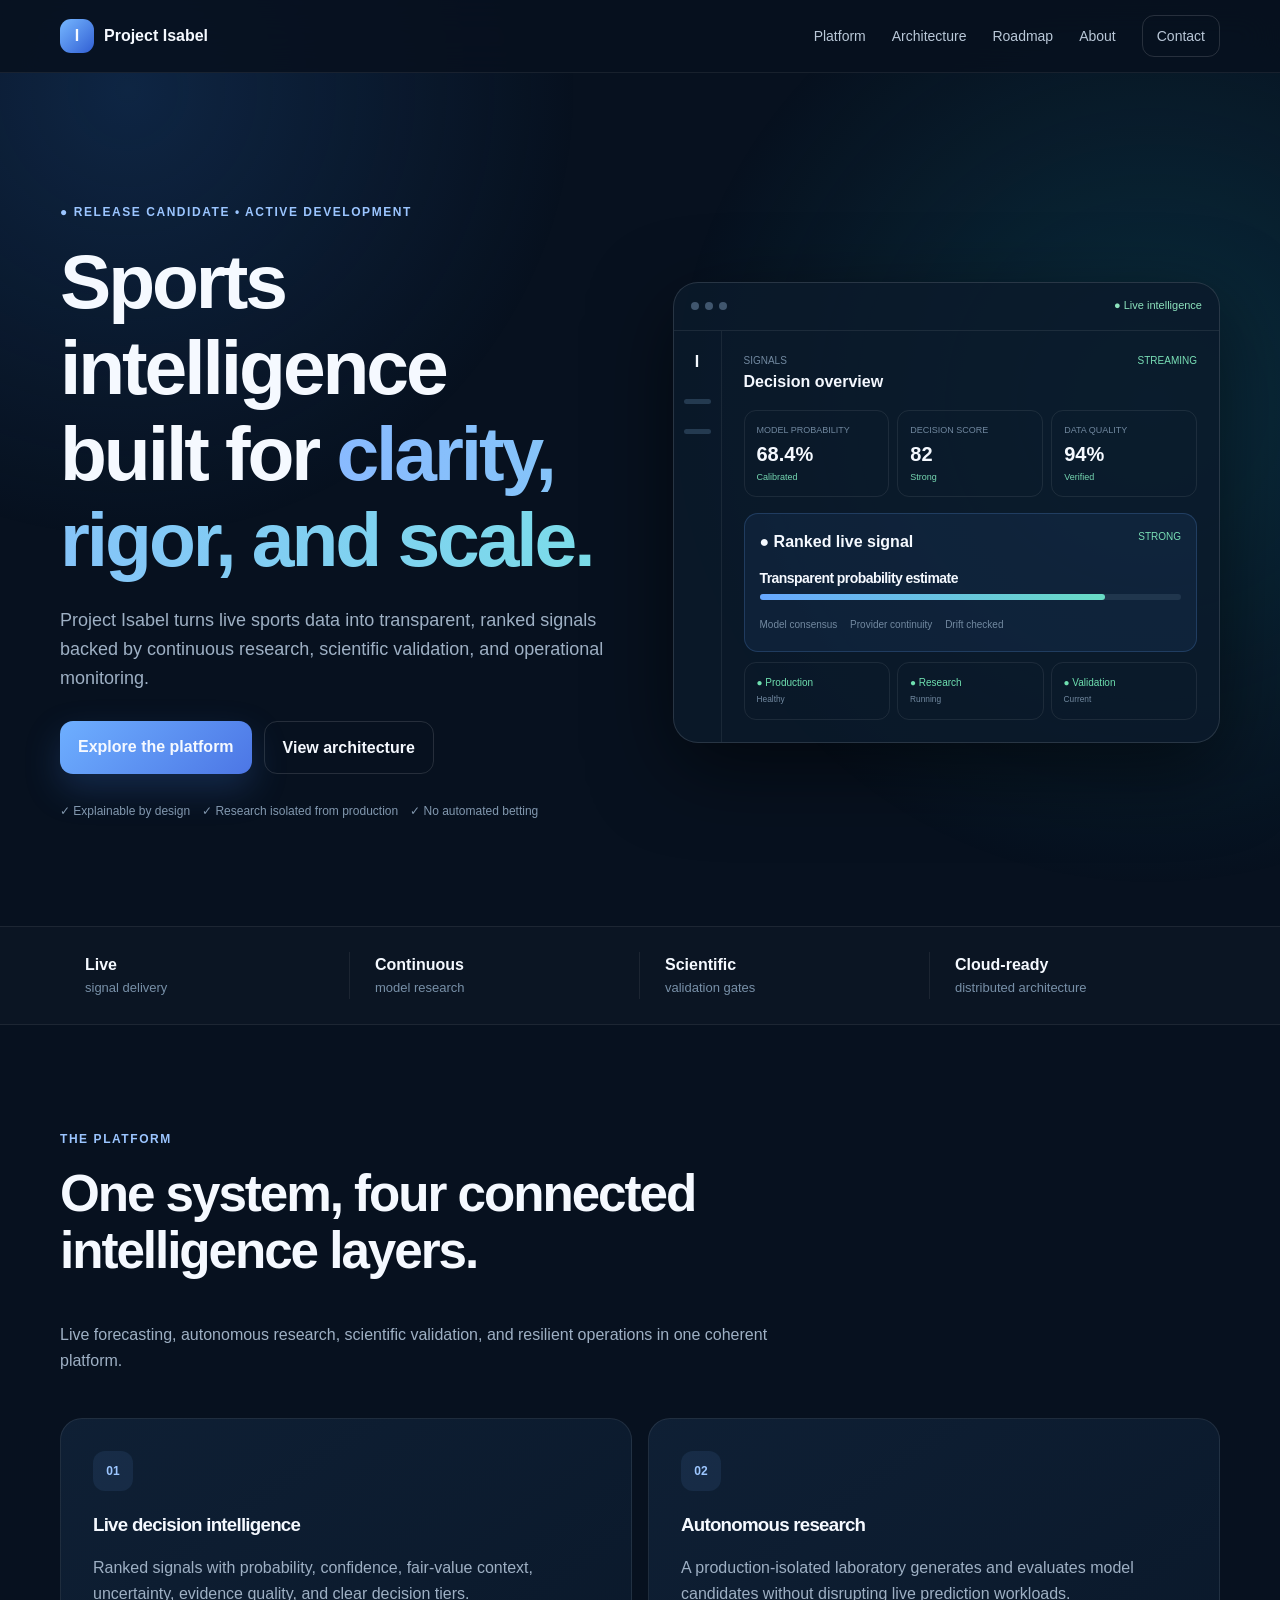
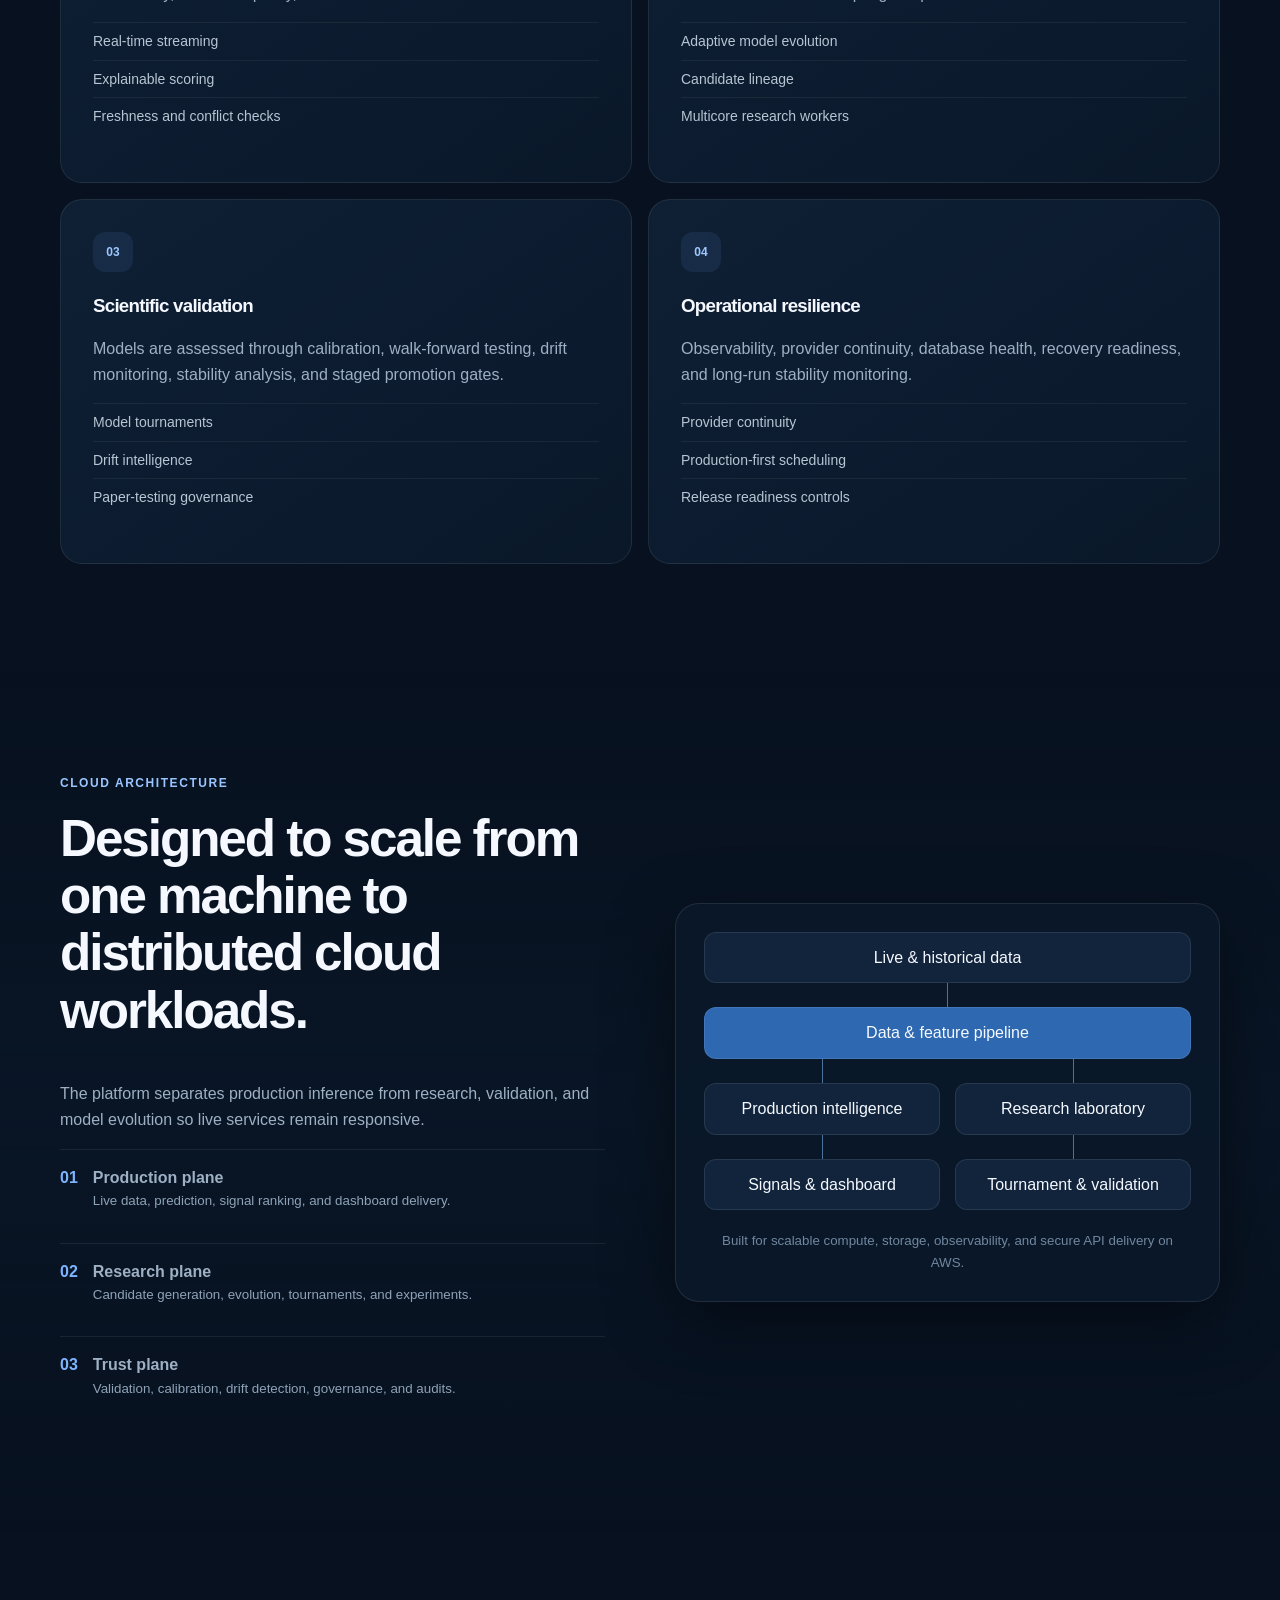
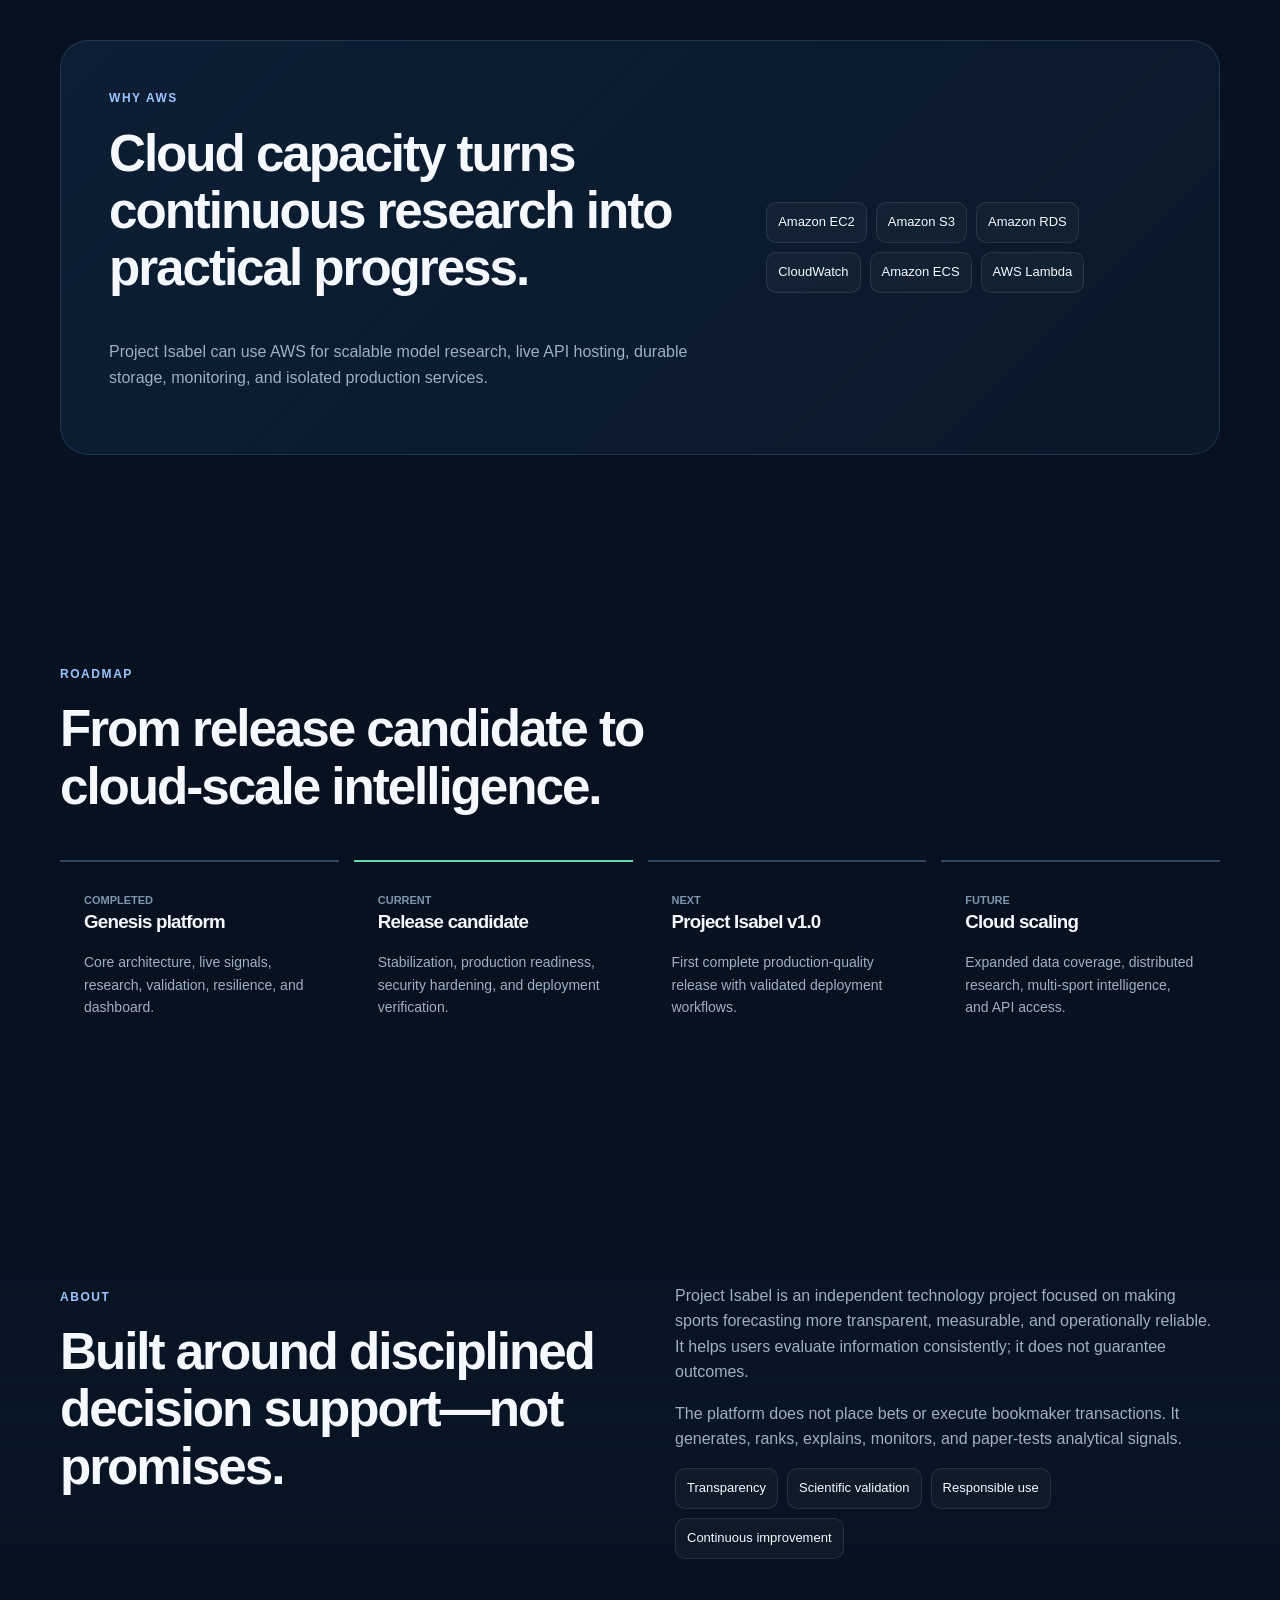
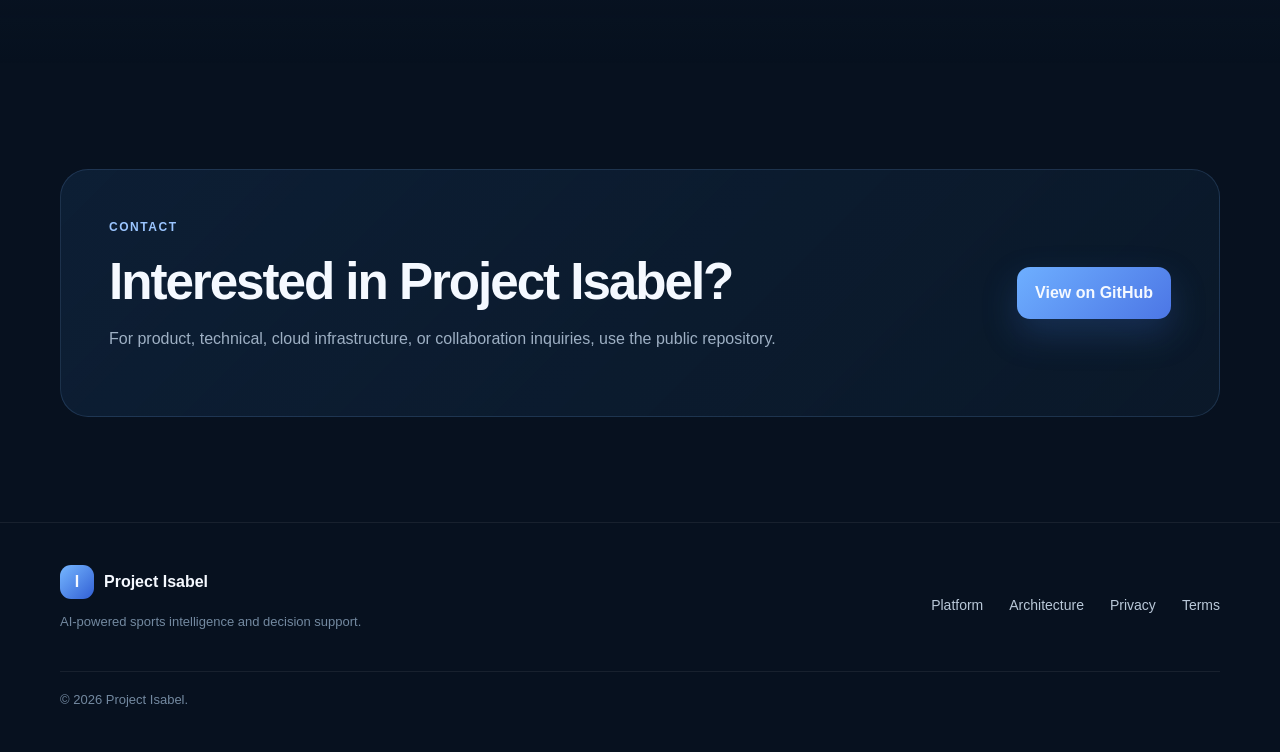
==== index.html @ 2da1537a "Add files via upload" ====
<!doctype html>
<html lang="en">
<head>
<meta charset="utf-8"><meta name="viewport" content="width=device-width,initial-scale=1">
<meta name="description" content="Project Isabel is an AI-powered sports intelligence and decision-support platform.">
<meta name="theme-color" content="#07111f">
<title>Project Isabel — AI Sports Intelligence</title>
<link rel="icon" href="assets/favicon.svg"><link rel="stylesheet" href="styles.css">
</head>
<body>
<header><div class="wrap nav"><a class="brand" href="#top"><b>I</b>Project Isabel</a><button id="menu">☰</button><nav><a href="#platform">Platform</a><a href="#architecture">Architecture</a><a href="#roadmap">Roadmap</a><a href="#about">About</a><a class="pill" href="#contact">Contact</a></nav></div></header>
<main id="top">
<section class="hero"><div class="wrap hero-grid">
<div class="reveal"><div class="eyebrow">● RELEASE CANDIDATE • ACTIVE DEVELOPMENT</div><h1>Sports intelligence built for <span>clarity, rigor, and scale.</span></h1><p class="lead">Project Isabel turns live sports data into transparent, ranked signals backed by continuous research, scientific validation, and operational monitoring.</p><div class="actions"><a class="btn primary" href="#platform">Explore the platform</a><a class="btn" href="#architecture">View architecture</a></div><div class="trust">✓ Explainable by design　✓ Research isolated from production　✓ No automated betting</div></div>
<div class="preview reveal"><div class="bar"><i></i><i></i><i></i><span>● Live intelligence</span></div><div class="screen"><div class="side">I<br><hr><hr></div><div class="dash"><div class="title"><div><small>SIGNALS</small><strong>Decision overview</strong></div><em>STREAMING</em></div><div class="metrics"><article><small>MODEL PROBABILITY</small><b>68.4%</b><span>Calibrated</span></article><article><small>DECISION SCORE</small><b>82</b><span>Strong</span></article><article><small>DATA QUALITY</small><b>94%</b><span>Verified</span></article></div><div class="signal"><div><strong>● Ranked live signal</strong><em>STRONG</em></div><h3>Transparent probability estimate</h3><p><span></span></p><small>Model consensus　 Provider continuity　 Drift checked</small></div><div class="health"><span>● Production<br><small>Healthy</small></span><span>● Research<br><small>Running</small></span><span>● Validation<br><small>Current</small></span></div></div></div></div>
</div></section>

<section class="proof"><div class="wrap proof-grid"><div><b>Live</b><span>signal delivery</span></div><div><b>Continuous</b><span>model research</span></div><div><b>Scientific</b><span>validation gates</span></div><div><b>Cloud-ready</b><span>distributed architecture</span></div></div></section>

<section id="platform"><div class="wrap"><div class="heading"><div class="eyebrow">THE PLATFORM</div><h2>One system, four connected intelligence layers.</h2><p>Live forecasting, autonomous research, scientific validation, and resilient operations in one coherent platform.</p></div><div class="cards">
<article><b>01</b><h3>Live decision intelligence</h3><p>Ranked signals with probability, confidence, fair-value context, uncertainty, evidence quality, and clear decision tiers.</p><ul><li>Real-time streaming</li><li>Explainable scoring</li><li>Freshness and conflict checks</li></ul></article>
<article><b>02</b><h3>Autonomous research</h3><p>A production-isolated laboratory generates and evaluates model candidates without disrupting live prediction workloads.</p><ul><li>Adaptive model evolution</li><li>Candidate lineage</li><li>Multicore research workers</li></ul></article>
<article><b>03</b><h3>Scientific validation</h3><p>Models are assessed through calibration, walk-forward testing, drift monitoring, stability analysis, and staged promotion gates.</p><ul><li>Model tournaments</li><li>Drift intelligence</li><li>Paper-testing governance</li></ul></article>
<article><b>04</b><h3>Operational resilience</h3><p>Observability, provider continuity, database health, recovery readiness, and long-run stability monitoring.</p><ul><li>Provider continuity</li><li>Production-first scheduling</li><li>Release readiness controls</li></ul></article>
</div></div></section>

<section id="architecture" class="alt"><div class="wrap split"><div><div class="eyebrow">CLOUD ARCHITECTURE</div><h2>Designed to scale from one machine to distributed cloud workloads.</h2><p>The platform separates production inference from research, validation, and model evolution so live services remain responsive.</p><div class="steps"><p><b>01</b><span><strong>Production plane</strong><small>Live data, prediction, signal ranking, and dashboard delivery.</small></span></p><p><b>02</b><span><strong>Research plane</strong><small>Candidate generation, evolution, tournaments, and experiments.</small></span></p><p><b>03</b><span><strong>Trust plane</strong><small>Validation, calibration, drift detection, governance, and audits.</small></span></p></div></div><div class="diagram"><div>Live & historical data</div><i></i><div class="core">Data & feature pipeline</div><section><article><i></i><div>Production intelligence</div><i></i><div>Signals & dashboard</div></article><article><i></i><div>Research laboratory</div><i></i><div>Tournament & validation</div></article></section><small>Built for scalable compute, storage, observability, and secure API delivery on AWS.</small></div></div></section>

<section><div class="wrap aws"><div><div class="eyebrow">WHY AWS</div><h2>Cloud capacity turns continuous research into practical progress.</h2><p>Project Isabel can use AWS for scalable model research, live API hosting, durable storage, monitoring, and isolated production services.</p></div><div class="chips"><span>Amazon EC2</span><span>Amazon S3</span><span>Amazon RDS</span><span>CloudWatch</span><span>Amazon ECS</span><span>AWS Lambda</span></div></div></section>

<section id="roadmap"><div class="wrap"><div class="heading"><div class="eyebrow">ROADMAP</div><h2>From release candidate to cloud-scale intelligence.</h2></div><div class="timeline"><article><b>COMPLETED</b><h3>Genesis platform</h3><p>Core architecture, live signals, research, validation, resilience, and dashboard.</p></article><article class="now"><b>CURRENT</b><h3>Release candidate</h3><p>Stabilization, production readiness, security hardening, and deployment verification.</p></article><article><b>NEXT</b><h3>Project Isabel v1.0</h3><p>First complete production-quality release with validated deployment workflows.</p></article><article><b>FUTURE</b><h3>Cloud scaling</h3><p>Expanded data coverage, distributed research, multi-sport intelligence, and API access.</p></article></div></div></section>

<section id="about" class="alt"><div class="wrap split"><div><div class="eyebrow">ABOUT</div><h2>Built around disciplined decision support—not promises.</h2></div><div><p>Project Isabel is an independent technology project focused on making sports forecasting more transparent, measurable, and operationally reliable. It helps users evaluate information consistently; it does not guarantee outcomes.</p><p>The platform does not place bets or execute bookmaker transactions. It generates, ranks, explains, monitors, and paper-tests analytical signals.</p><div class="chips"><span>Transparency</span><span>Scientific validation</span><span>Responsible use</span><span>Continuous improvement</span></div></div></div></section>

<section id="contact"><div class="wrap contact"><div><div class="eyebrow">CONTACT</div><h2>Interested in Project Isabel?</h2><p>For product, technical, cloud infrastructure, or collaboration inquiries, use the public repository.</p></div><a class="btn primary" href="https://github.com/KNY2342/Project-Isabel">View on GitHub</a></div></section>
</main>
<footer><div class="wrap foot"><div><a class="brand" href="#top"><b>I</b>Project Isabel</a><p>AI-powered sports intelligence and decision support.</p></div><nav><a href="#platform">Platform</a><a href="#architecture">Architecture</a><a href="privacy.html">Privacy</a><a href="terms.html">Terms</a></nav><small>© <span id="year"></span> Project Isabel.</small></div></footer>
<script src="script.js"></script>
</body></html>
---- styles.css ----
*{box-sizing:border-box}html{scroll-behavior:smooth}body{margin:0;background:#07111f;color:#f5f9ff;font:16px/1.6 -apple-system,BlinkMacSystemFont,"Segoe UI",sans-serif}body:before{content:"";position:fixed;inset:0;pointer-events:none;background:radial-gradient(circle at 10% 10%,#1e4f8d55,transparent 28rem),radial-gradient(circle at 90% 45%,#116a8050,transparent 30rem);z-index:-1}a{color:inherit;text-decoration:none}.wrap{width:min(1160px,calc(100% - 36px));margin:auto}header{position:sticky;top:0;z-index:20;background:#07111fdd;border-bottom:1px solid #ffffff12;backdrop-filter:blur(18px)}.nav{height:72px;display:flex;align-items:center;justify-content:space-between}.brand{display:flex;align-items:center;gap:10px;font-weight:800}.brand b{display:grid;place-items:center;width:34px;height:34px;border-radius:11px;background:linear-gradient(135deg,#76b7ff,#315fd4)}nav{display:flex;gap:26px;align-items:center;color:#b9c8d8;font-size:14px}.pill{padding:9px 14px;border:1px solid #ffffff22;border-radius:12px}#menu{display:none;background:none;border:0;color:white;font-size:22px}.hero,main>section{padding:105px 0}.hero{padding-top:130px}.hero-grid{display:grid;grid-template-columns:1fr 1fr;gap:65px;align-items:center}.eyebrow{color:#9bc5ff;font-size:12px;font-weight:800;letter-spacing:.13em;margin-bottom:16px}h1,h2,h3{line-height:1.12;letter-spacing:-.04em;margin-top:0}h1{font-size:clamp(3rem,6vw,5.8rem);margin-bottom:24px}h1 span{background:linear-gradient(90deg,#89baff,#7bdce9);color:transparent;background-clip:text}h2{font-size:clamp(2.2rem,4vw,3.8rem)}p{color:#9eb0c4}.lead{font-size:18px}.actions{display:flex;gap:12px;flex-wrap:wrap;margin:28px 0}.btn{padding:13px 18px;border:1px solid #ffffff20;border-radius:13px;font-weight:700}.primary{border:0;background:linear-gradient(135deg,#6eafff,#4c76e5);box-shadow:0 15px 35px #376dc244}.trust{font-size:12px;color:#8298af}.preview{border:1px solid #ffffff20;border-radius:25px;background:#0b1a2bd9;overflow:hidden;box-shadow:0 25px 80px #0008}.bar{height:48px;border-bottom:1px solid #ffffff14;display:flex;align-items:center;padding:0 17px;gap:6px}.bar i{width:8px;height:8px;border-radius:50%;background:#40566e}.bar span{margin-left:auto;font-size:11px;color:#8de2bd}.screen{display:grid;grid-template-columns:48px 1fr;min-height:410px}.side{padding:18px 10px;border-right:1px solid #ffffff12;text-align:center;font-weight:800}.side hr{border:0;height:5px;background:#243a50;border-radius:5px;margin-top:25px}.dash{padding:22px}.title,.signal>div{display:flex;justify-content:space-between}.title small,.title strong{display:block}.title small,.signal small{font-size:10px;color:#7289a0}.title em,.signal em{font-size:10px;color:#79dfb6;font-style:normal}.metrics{display:grid;grid-template-columns:repeat(3,1fr);gap:8px;margin:16px 0}.metrics article,.health span{padding:12px;border:1px solid #ffffff14;border-radius:12px}.metrics small,.metrics span{display:block;font-size:9px;color:#71889f}.metrics b{font-size:20px}.metrics span{color:#76d7b2}.signal{padding:15px;border:1px solid #6ba7ff33;border-radius:14px;background:#3975c61a}.signal h3{font-size:14px;margin:16px 0 8px}.signal p{height:6px;background:#20364d;border-radius:10px;margin:0 0 10px}.signal p span{display:block;width:82%;height:100%;background:linear-gradient(90deg,#67a8ff,#68dcc5);border-radius:10px}.health{display:grid;grid-template-columns:repeat(3,1fr);gap:7px;margin-top:10px}.health span{font-size:10px;color:#6fe0b0}.health small{color:#7289a0}.proof{padding:25px 0!important;border-block:1px solid #ffffff12;background:#ffffff05}.proof-grid{display:grid;grid-template-columns:repeat(4,1fr)}.proof-grid div{padding:0 25px;border-right:1px solid #ffffff12}.proof-grid div:last-child{border:0}.proof b,.proof span{display:block}.proof span{color:#7890a8;font-size:13px}.heading{max-width:720px;margin-bottom:45px}.cards{display:grid;grid-template-columns:repeat(2,1fr);gap:16px}.cards article{padding:32px;border:1px solid #ffffff15;border-radius:22px;background:linear-gradient(145deg,#112238dd,#0b192bdd)}.cards article>b{display:grid;place-items:center;width:40px;height:40px;border-radius:12px;background:#6ba7ff18;color:#9dc7ff;font-size:12px}.cards h3{margin-top:24px}.cards ul{list-style:none;padding:0}.cards li{padding:7px 0;border-top:1px solid #ffffff0f;color:#b7c5d4;font-size:14px}.alt{background:linear-gradient(180deg,transparent,#0e1f3355,transparent)}.split{display:grid;grid-template-columns:1fr 1fr;gap:70px;align-items:center}.steps p{display:flex;gap:15px;padding:15px 0;border-top:1px solid #ffffff12}.steps p>b{color:#7eb4ff}.steps span strong,.steps span small{display:block}.steps span small{color:#8fa3b8}.diagram{padding:28px;border:1px solid #ffffff18;border-radius:24px;background:#0b192be6;box-shadow:0 20px 70px #0007}.diagram>div,.diagram article>div{text-align:center;padding:12px;border:1px solid #ffffff18;border-radius:12px;background:#11243c}.diagram .core{background:#2d68b1}.diagram i{display:block;width:1px;height:24px;background:#4d7299;margin:auto}.diagram section{display:grid;grid-template-columns:1fr 1fr;gap:15px}.diagram small{display:block;text-align:center;color:#71879e;margin-top:20px}.aws,.contact{display:grid;grid-template-columns:1.2fr .8fr;gap:50px;align-items:center;padding:48px;border:1px solid #79aef02a;border-radius:28px;background:linear-gradient(135deg,#193a6055,#0b1a2bdd)}.chips{display:flex;flex-wrap:wrap;gap:9px}.chips span{padding:9px 11px;border:1px solid #ffffff18;border-radius:10px;background:#ffffff08;font-size:13px}.timeline{display:grid;grid-template-columns:repeat(4,1fr);gap:15px}.timeline article{padding:24px;border-top:2px solid #30465e}.timeline article.now{border-color:#63d9ae}.timeline b{font-size:11px;color:#7d96af}.timeline p{font-size:14px}.contact{grid-template-columns:1fr auto}.contact h2{margin-bottom:8px}footer{padding:42px 0;border-top:1px solid #ffffff12}.foot{display:grid;grid-template-columns:1fr auto;gap:25px}.foot p,.foot small{font-size:13px;color:#7389a0}.foot small{grid-column:1/-1;border-top:1px solid #ffffff12;padding-top:18px}.reveal{opacity:0;transform:translateY(18px);transition:.7s}.reveal.visible{opacity:1;transform:none}.legal{max-width:800px;padding:100px 0}.legal h1{font-size:54px}.legal h2{margin-top:38px}.back{color:#9bc5ff}@media(max-width:850px){.hero-grid,.split,.aws{grid-template-columns:1fr}.proof-grid,.timeline{grid-template-columns:repeat(2,1fr)}.hero{padding-top:95px}}@media(max-width:650px){#menu{display:block}header nav{display:none;position:absolute;top:72px;left:15px;right:15px;flex-direction:column;align-items:stretch;background:#0b192b;padding:12px;border:1px solid #ffffff18;border-radius:14px}header nav.open{display:flex}.hero,main>section{padding:78px 0}h1{font-size:46px}.cards,.proof-grid,.metrics,.health,.timeline{grid-template-columns:1fr}.proof-grid div{border-right:0;border-bottom:1px solid #ffffff12;padding:14px 0}.preview{transform:none}.screen{grid-template-columns:40px 1fr}.dash{padding:14px}.diagram{padding:18px}.diagram section{gap:8px}.contact{grid-template-columns:1fr}.foot{grid-template-columns:1fr}.foot nav{flex-wrap:wrap}}
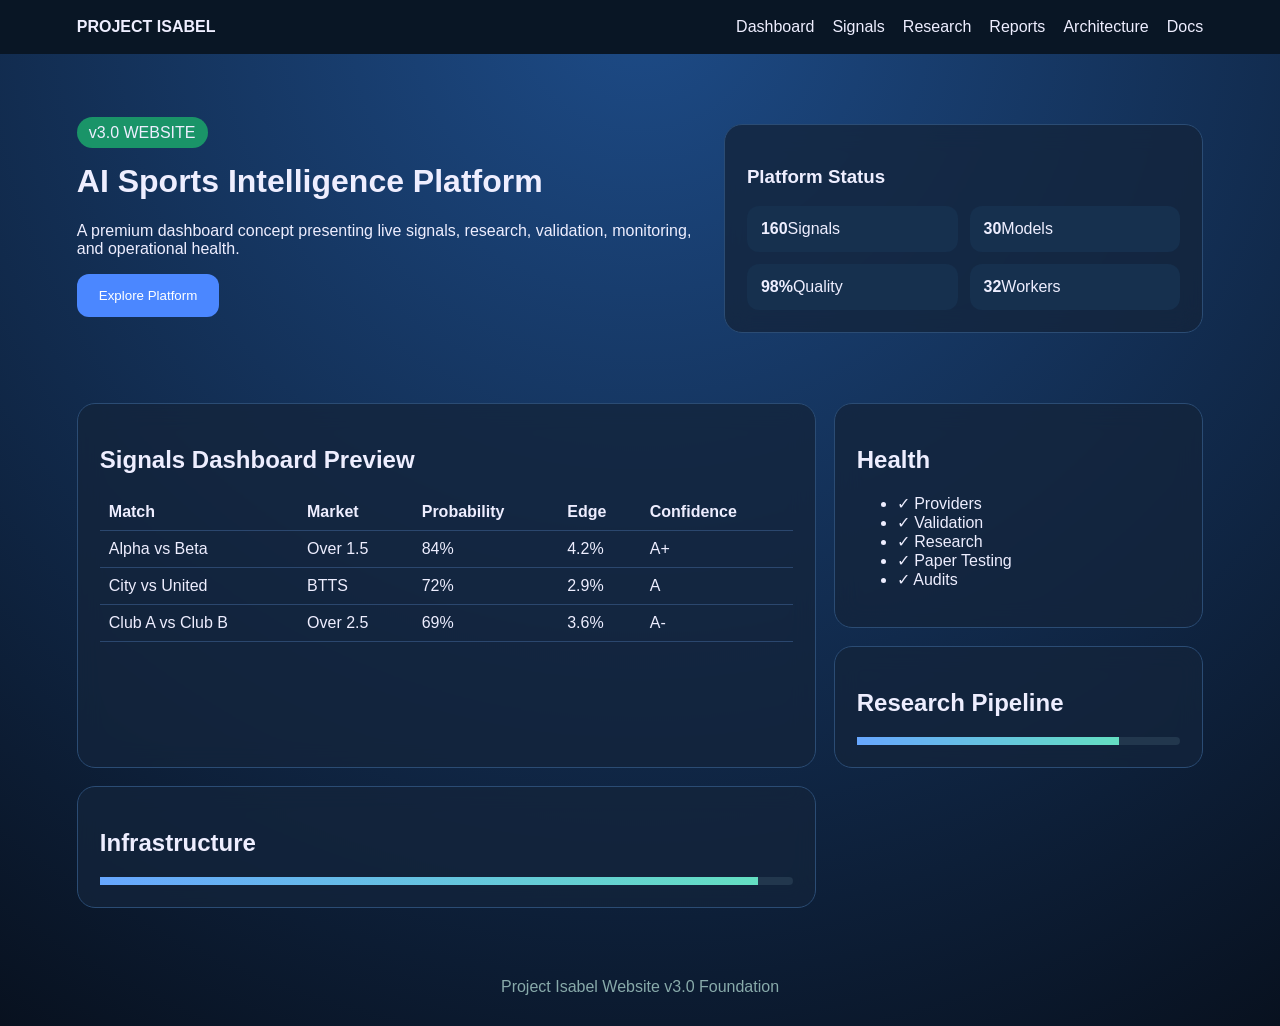
==== commit 3c868f22: "Add files via upload" ====
--- a/index.html
+++ b/index.html
@@ -1,39 +1,15 @@
-<!doctype html>
-<html lang="en">
-<head>
-<meta charset="utf-8"><meta name="viewport" content="width=device-width,initial-scale=1">
-<meta name="description" content="Project Isabel is an AI-powered sports intelligence and decision-support platform.">
-<meta name="theme-color" content="#07111f">
-<title>Project Isabel — AI Sports Intelligence</title>
-<link rel="icon" href="assets/favicon.svg"><link rel="stylesheet" href="styles.css">
-</head>
+<!doctype html><html><head><meta charset='utf-8'><meta name='viewport' content='width=device-width,initial-scale=1'><title>Project Isabel Website v3.0</title><link rel='stylesheet' href='style.css'></head>
 <body>
-<header><div class="wrap nav"><a class="brand" href="#top"><b>I</b>Project Isabel</a><button id="menu">☰</button><nav><a href="#platform">Platform</a><a href="#architecture">Architecture</a><a href="#roadmap">Roadmap</a><a href="#about">About</a><a class="pill" href="#contact">Contact</a></nav></div></header>
-<main id="top">
-<section class="hero"><div class="wrap hero-grid">
-<div class="reveal"><div class="eyebrow">● RELEASE CANDIDATE • ACTIVE DEVELOPMENT</div><h1>Sports intelligence built for <span>clarity, rigor, and scale.</span></h1><p class="lead">Project Isabel turns live sports data into transparent, ranked signals backed by continuous research, scientific validation, and operational monitoring.</p><div class="actions"><a class="btn primary" href="#platform">Explore the platform</a><a class="btn" href="#architecture">View architecture</a></div><div class="trust">✓ Explainable by design　✓ Research isolated from production　✓ No automated betting</div></div>
-<div class="preview reveal"><div class="bar"><i></i><i></i><i></i><span>● Live intelligence</span></div><div class="screen"><div class="side">I<br><hr><hr></div><div class="dash"><div class="title"><div><small>SIGNALS</small><strong>Decision overview</strong></div><em>STREAMING</em></div><div class="metrics"><article><small>MODEL PROBABILITY</small><b>68.4%</b><span>Calibrated</span></article><article><small>DECISION SCORE</small><b>82</b><span>Strong</span></article><article><small>DATA QUALITY</small><b>94%</b><span>Verified</span></article></div><div class="signal"><div><strong>● Ranked live signal</strong><em>STRONG</em></div><h3>Transparent probability estimate</h3><p><span></span></p><small>Model consensus　 Provider continuity　 Drift checked</small></div><div class="health"><span>● Production<br><small>Healthy</small></span><span>● Research<br><small>Running</small></span><span>● Validation<br><small>Current</small></span></div></div></div></div>
-</div></section>
-
-<section class="proof"><div class="wrap proof-grid"><div><b>Live</b><span>signal delivery</span></div><div><b>Continuous</b><span>model research</span></div><div><b>Scientific</b><span>validation gates</span></div><div><b>Cloud-ready</b><span>distributed architecture</span></div></div></section>
-
-<section id="platform"><div class="wrap"><div class="heading"><div class="eyebrow">THE PLATFORM</div><h2>One system, four connected intelligence layers.</h2><p>Live forecasting, autonomous research, scientific validation, and resilient operations in one coherent platform.</p></div><div class="cards">
-<article><b>01</b><h3>Live decision intelligence</h3><p>Ranked signals with probability, confidence, fair-value context, uncertainty, evidence quality, and clear decision tiers.</p><ul><li>Real-time streaming</li><li>Explainable scoring</li><li>Freshness and conflict checks</li></ul></article>
-<article><b>02</b><h3>Autonomous research</h3><p>A production-isolated laboratory generates and evaluates model candidates without disrupting live prediction workloads.</p><ul><li>Adaptive model evolution</li><li>Candidate lineage</li><li>Multicore research workers</li></ul></article>
-<article><b>03</b><h3>Scientific validation</h3><p>Models are assessed through calibration, walk-forward testing, drift monitoring, stability analysis, and staged promotion gates.</p><ul><li>Model tournaments</li><li>Drift intelligence</li><li>Paper-testing governance</li></ul></article>
-<article><b>04</b><h3>Operational resilience</h3><p>Observability, provider continuity, database health, recovery readiness, and long-run stability monitoring.</p><ul><li>Provider continuity</li><li>Production-first scheduling</li><li>Release readiness controls</li></ul></article>
-</div></div></section>
-
-<section id="architecture" class="alt"><div class="wrap split"><div><div class="eyebrow">CLOUD ARCHITECTURE</div><h2>Designed to scale from one machine to distributed cloud workloads.</h2><p>The platform separates production inference from research, validation, and model evolution so live services remain responsive.</p><div class="steps"><p><b>01</b><span><strong>Production plane</strong><small>Live data, prediction, signal ranking, and dashboard delivery.</small></span></p><p><b>02</b><span><strong>Research plane</strong><small>Candidate generation, evolution, tournaments, and experiments.</small></span></p><p><b>03</b><span><strong>Trust plane</strong><small>Validation, calibration, drift detection, governance, and audits.</small></span></p></div></div><div class="diagram"><div>Live & historical data</div><i></i><div class="core">Data & feature pipeline</div><section><article><i></i><div>Production intelligence</div><i></i><div>Signals & dashboard</div></article><article><i></i><div>Research laboratory</div><i></i><div>Tournament & validation</div></article></section><small>Built for scalable compute, storage, observability, and secure API delivery on AWS.</small></div></div></section>
-
-<section><div class="wrap aws"><div><div class="eyebrow">WHY AWS</div><h2>Cloud capacity turns continuous research into practical progress.</h2><p>Project Isabel can use AWS for scalable model research, live API hosting, durable storage, monitoring, and isolated production services.</p></div><div class="chips"><span>Amazon EC2</span><span>Amazon S3</span><span>Amazon RDS</span><span>CloudWatch</span><span>Amazon ECS</span><span>AWS Lambda</span></div></div></section>
-
-<section id="roadmap"><div class="wrap"><div class="heading"><div class="eyebrow">ROADMAP</div><h2>From release candidate to cloud-scale intelligence.</h2></div><div class="timeline"><article><b>COMPLETED</b><h3>Genesis platform</h3><p>Core architecture, live signals, research, validation, resilience, and dashboard.</p></article><article class="now"><b>CURRENT</b><h3>Release candidate</h3><p>Stabilization, production readiness, security hardening, and deployment verification.</p></article><article><b>NEXT</b><h3>Project Isabel v1.0</h3><p>First complete production-quality release with validated deployment workflows.</p></article><article><b>FUTURE</b><h3>Cloud scaling</h3><p>Expanded data coverage, distributed research, multi-sport intelligence, and API access.</p></article></div></div></section>
-
-<section id="about" class="alt"><div class="wrap split"><div><div class="eyebrow">ABOUT</div><h2>Built around disciplined decision support—not promises.</h2></div><div><p>Project Isabel is an independent technology project focused on making sports forecasting more transparent, measurable, and operationally reliable. It helps users evaluate information consistently; it does not guarantee outcomes.</p><p>The platform does not place bets or execute bookmaker transactions. It generates, ranks, explains, monitors, and paper-tests analytical signals.</p><div class="chips"><span>Transparency</span><span>Scientific validation</span><span>Responsible use</span><span>Continuous improvement</span></div></div></div></section>
-
-<section id="contact"><div class="wrap contact"><div><div class="eyebrow">CONTACT</div><h2>Interested in Project Isabel?</h2><p>For product, technical, cloud infrastructure, or collaboration inquiries, use the public repository.</p></div><a class="btn primary" href="https://github.com/KNY2342/Project-Isabel">View on GitHub</a></div></section>
-</main>
-<footer><div class="wrap foot"><div><a class="brand" href="#top"><b>I</b>Project Isabel</a><p>AI-powered sports intelligence and decision support.</p></div><nav><a href="#platform">Platform</a><a href="#architecture">Architecture</a><a href="privacy.html">Privacy</a><a href="terms.html">Terms</a></nav><small>© <span id="year"></span> Project Isabel.</small></div></footer>
-<script src="script.js"></script>
+<nav class='top'><div class='brand'>PROJECT ISABEL</div><div class='menu'><a>Dashboard</a><a>Signals</a><a>Research</a><a>Reports</a><a>Architecture</a><a>Docs</a></div></nav>
+<header class='hero'>
+<div><span class='badge'>v3.0 WEBSITE</span><h1>AI Sports Intelligence Platform</h1><p>A premium dashboard concept presenting live signals, research, validation, monitoring, and operational health.</p><button>Explore Platform</button></div>
+<div class='heroCard'><h3>Platform Status</h3><div class='grid'><div><b>160</b><span>Signals</span></div><div><b>30</b><span>Models</span></div><div><b>98%</b><span>Quality</span></div><div><b>32</b><span>Workers</span></div></div></div>
+</header>
+<section class='dashboard'>
+<div class='panel wide'><h2>Signals Dashboard Preview</h2><table><tr><th>Match</th><th>Market</th><th>Probability</th><th>Edge</th><th>Confidence</th></tr><tr><td>Alpha vs Beta</td><td>Over 1.5</td><td>84%</td><td>4.2%</td><td>A+</td></tr><tr><td>City vs United</td><td>BTTS</td><td>72%</td><td>2.9%</td><td>A</td></tr><tr><td>Club A vs Club B</td><td>Over 2.5</td><td>69%</td><td>3.6%</td><td>A-</td></tr></table></div>
+<div class='panel'><h2>Health</h2><ul><li>✓ Providers</li><li>✓ Validation</li><li>✓ Research</li><li>✓ Paper Testing</li><li>✓ Audits</li></ul></div>
+<div class='panel'><h2>Research Pipeline</h2><div class='bar'><i style='width:81%'></i></div></div>
+<div class='panel'><h2>Infrastructure</h2><div class='bar'><i style='width:95%'></i></div></div>
+</section>
+<footer>Project Isabel Website v3.0 Foundation</footer>
 </body></html>
--- a/style.css
+++ b/style.css
@@ -0,0 +1 @@
+body{margin:0;background:#08111f;color:#eef;font-family:Arial;background-image:radial-gradient(circle at top,#1d4b87,transparent)}.top{display:flex;justify-content:space-between;padding:18px 6%;background:#091625;position:sticky;top:0}.brand{font-weight:800}.menu a{margin-left:18px}.hero{display:grid;grid-template-columns:1.3fr 1fr;gap:24px;padding:70px 6%}.badge{background:#1a9468;padding:7px 12px;border-radius:16px}button{padding:14px 22px;border:none;border-radius:12px;background:#4b87ff;color:#fff}.heroCard,.panel{background:rgba(20,36,60,.78);backdrop-filter:blur(12px);padding:22px;border-radius:18px;border:1px solid #2b4c74}.grid{display:grid;grid-template-columns:1fr 1fr;gap:12px}.grid div{background:#16304e;padding:14px;border-radius:12px}.dashboard{display:grid;grid-template-columns:2fr 1fr;gap:18px;padding:0 6% 40px}.wide{grid-row:span 2}table{width:100%;border-collapse:collapse}td,th{padding:9px;border-bottom:1px solid #2b476e;text-align:left}.bar{height:8px;background:#22374d;border-radius:8px}.bar i{display:block;height:100%;background:linear-gradient(90deg,#67a7ff,#64dfc2)}footer{text-align:center;padding:30px;color:#8aa}@media(max-width:900px){.hero,.dashboard{grid-template-columns:1fr}}
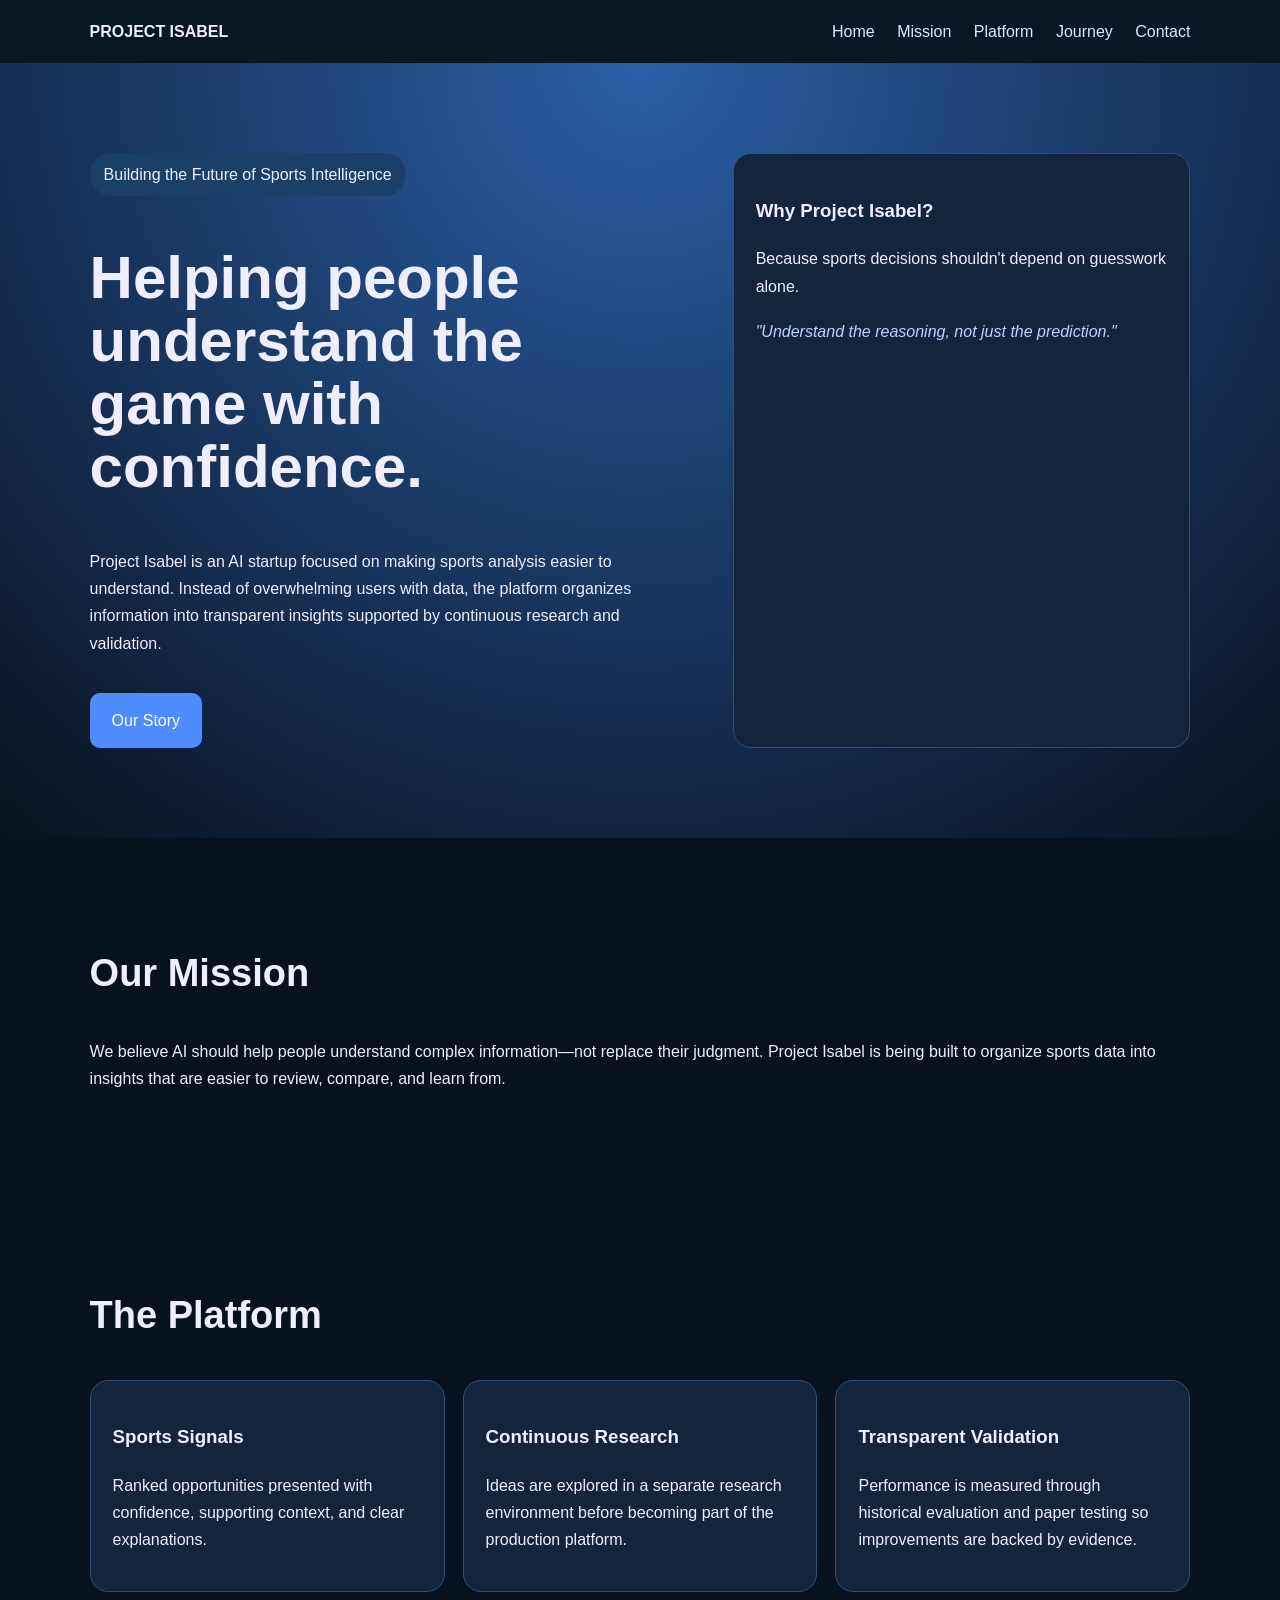
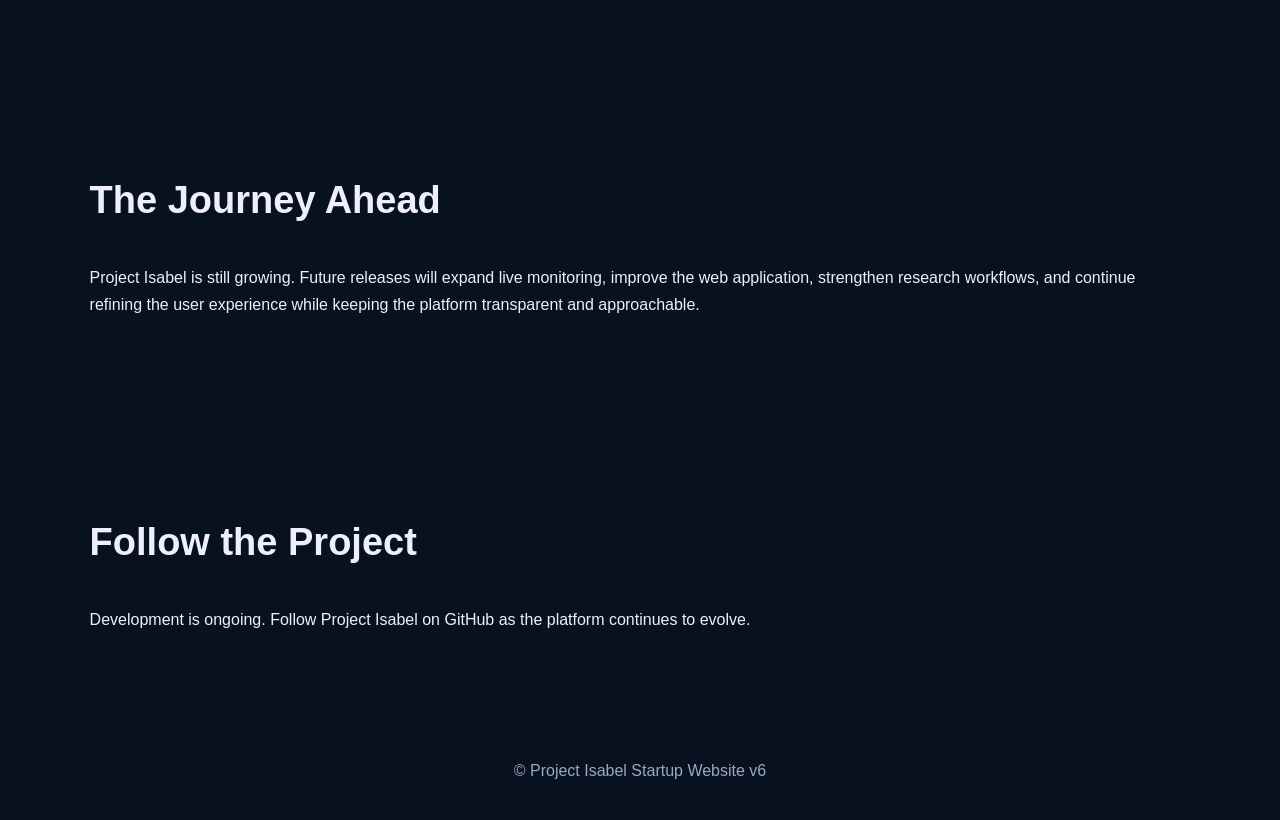
==== commit c14fa9dd: "Add files via upload" ====
--- a/index.html
+++ b/index.html
@@ -1,15 +1,73 @@
-<!doctype html><html><head><meta charset='utf-8'><meta name='viewport' content='width=device-width,initial-scale=1'><title>Project Isabel Website v3.0</title><link rel='stylesheet' href='style.css'></head>
-<body>
-<nav class='top'><div class='brand'>PROJECT ISABEL</div><div class='menu'><a>Dashboard</a><a>Signals</a><a>Research</a><a>Reports</a><a>Architecture</a><a>Docs</a></div></nav>
-<header class='hero'>
-<div><span class='badge'>v3.0 WEBSITE</span><h1>AI Sports Intelligence Platform</h1><p>A premium dashboard concept presenting live signals, research, validation, monitoring, and operational health.</p><button>Explore Platform</button></div>
-<div class='heroCard'><h3>Platform Status</h3><div class='grid'><div><b>160</b><span>Signals</span></div><div><b>30</b><span>Models</span></div><div><b>98%</b><span>Quality</span></div><div><b>32</b><span>Workers</span></div></div></div>
+<!doctype html><html><head>
+<meta charset="utf-8"><meta name="viewport" content="width=device-width,initial-scale=1">
+<title>Project Isabel</title>
+<link rel="stylesheet" href="styles.css">
+<script defer src="script.js"></script>
+</head><body>
+<header class="nav">
+<div class="logo">PROJECT ISABEL</div>
+<nav>
+<a href="#home">Home</a>
+<a href="#mission">Mission</a>
+<a href="#platform">Platform</a>
+<a href="#journey">Journey</a>
+<a href="#contact">Contact</a>
+</nav>
 </header>
-<section class='dashboard'>
-<div class='panel wide'><h2>Signals Dashboard Preview</h2><table><tr><th>Match</th><th>Market</th><th>Probability</th><th>Edge</th><th>Confidence</th></tr><tr><td>Alpha vs Beta</td><td>Over 1.5</td><td>84%</td><td>4.2%</td><td>A+</td></tr><tr><td>City vs United</td><td>BTTS</td><td>72%</td><td>2.9%</td><td>A</td></tr><tr><td>Club A vs Club B</td><td>Over 2.5</td><td>69%</td><td>3.6%</td><td>A-</td></tr></table></div>
-<div class='panel'><h2>Health</h2><ul><li>✓ Providers</li><li>✓ Validation</li><li>✓ Research</li><li>✓ Paper Testing</li><li>✓ Audits</li></ul></div>
-<div class='panel'><h2>Research Pipeline</h2><div class='bar'><i style='width:81%'></i></div></div>
-<div class='panel'><h2>Infrastructure</h2><div class='bar'><i style='width:95%'></i></div></div>
+
+<section id="home" class="hero">
+<div>
+<div class="badge">Building the Future of Sports Intelligence</div>
+<h1>Helping people understand the game with confidence.</h1>
+<p>Project Isabel is an AI startup focused on making sports analysis easier to understand. Instead of overwhelming users with data, the platform organizes information into transparent insights supported by continuous research and validation.</p>
+<a class="button" href="#mission">Our Story</a>
+</div>
+
+<div class="heroCard">
+<h3>Why Project Isabel?</h3>
+<p>Because sports decisions shouldn't depend on guesswork alone.</p>
+<div class="quote">"Understand the reasoning, not just the prediction."</div>
+</div>
 </section>
-<footer>Project Isabel Website v3.0 Foundation</footer>
-</body></html>+
+<section id="mission">
+<h2>Our Mission</h2>
+<p>We believe AI should help people understand complex information—not replace their judgment. Project Isabel is being built to organize sports data into insights that are easier to review, compare, and learn from.</p>
+</section>
+
+<section id="platform">
+<h2>The Platform</h2>
+
+<div class="cards">
+
+<div class="card">
+<h3>Sports Signals</h3>
+<p>Ranked opportunities presented with confidence, supporting context, and clear explanations.</p>
+</div>
+
+<div class="card">
+<h3>Continuous Research</h3>
+<p>Ideas are explored in a separate research environment before becoming part of the production platform.</p>
+</div>
+
+<div class="card">
+<h3>Transparent Validation</h3>
+<p>Performance is measured through historical evaluation and paper testing so improvements are backed by evidence.</p>
+</div>
+
+</div>
+</section>
+
+<section id="journey">
+<h2>The Journey Ahead</h2>
+<p>Project Isabel is still growing. Future releases will expand live monitoring, improve the web application, strengthen research workflows, and continue refining the user experience while keeping the platform transparent and approachable.</p>
+</section>
+
+<section id="contact">
+<h2>Follow the Project</h2>
+<p>Development is ongoing. Follow Project Isabel on GitHub as the platform continues to evolve.</p>
+</section>
+
+<footer>© Project Isabel Startup Website v6</footer>
+
+</body></html>
--- a/styles.css
+++ b/styles.css
@@ -0,0 +1,16 @@
+*{box-sizing:border-box}html{scroll-behavior:smooth}
+body{margin:0;background:#08111f;color:#eef;font-family:Arial,sans-serif;line-height:1.7}
+.nav{display:flex;justify-content:space-between;align-items:center;padding:18px 7%;background:#091625;position:sticky;top:0}
+.logo{font-weight:800}
+.nav a{text-decoration:none;color:#dce8ff;margin-left:18px}
+.hero{display:grid;grid-template-columns:1.3fr 1fr;gap:48px;padding:90px 7%;background:radial-gradient(circle at top,#2b5fa7,transparent)}
+.badge{display:inline-block;background:#1b3f69;padding:8px 14px;border-radius:22px}
+h1{font-size:60px;line-height:1.05}
+h2{font-size:38px}
+.button{display:inline-block;margin-top:20px;padding:14px 22px;background:#4e8cff;color:#fff;text-decoration:none;border-radius:10px}
+.heroCard,.card{background:#13253d;border:1px solid #2d5078;border-radius:18px;padding:22px}
+.quote{margin-top:18px;font-style:italic;color:#b9d4ff}
+.cards{display:grid;grid-template-columns:repeat(auto-fit,minmax(240px,1fr));gap:18px}
+section{padding:72px 7%}
+footer{text-align:center;padding:36px;color:#9ab}
+@media(max-width:900px){.hero{grid-template-columns:1fr}h1{font-size:44px}}
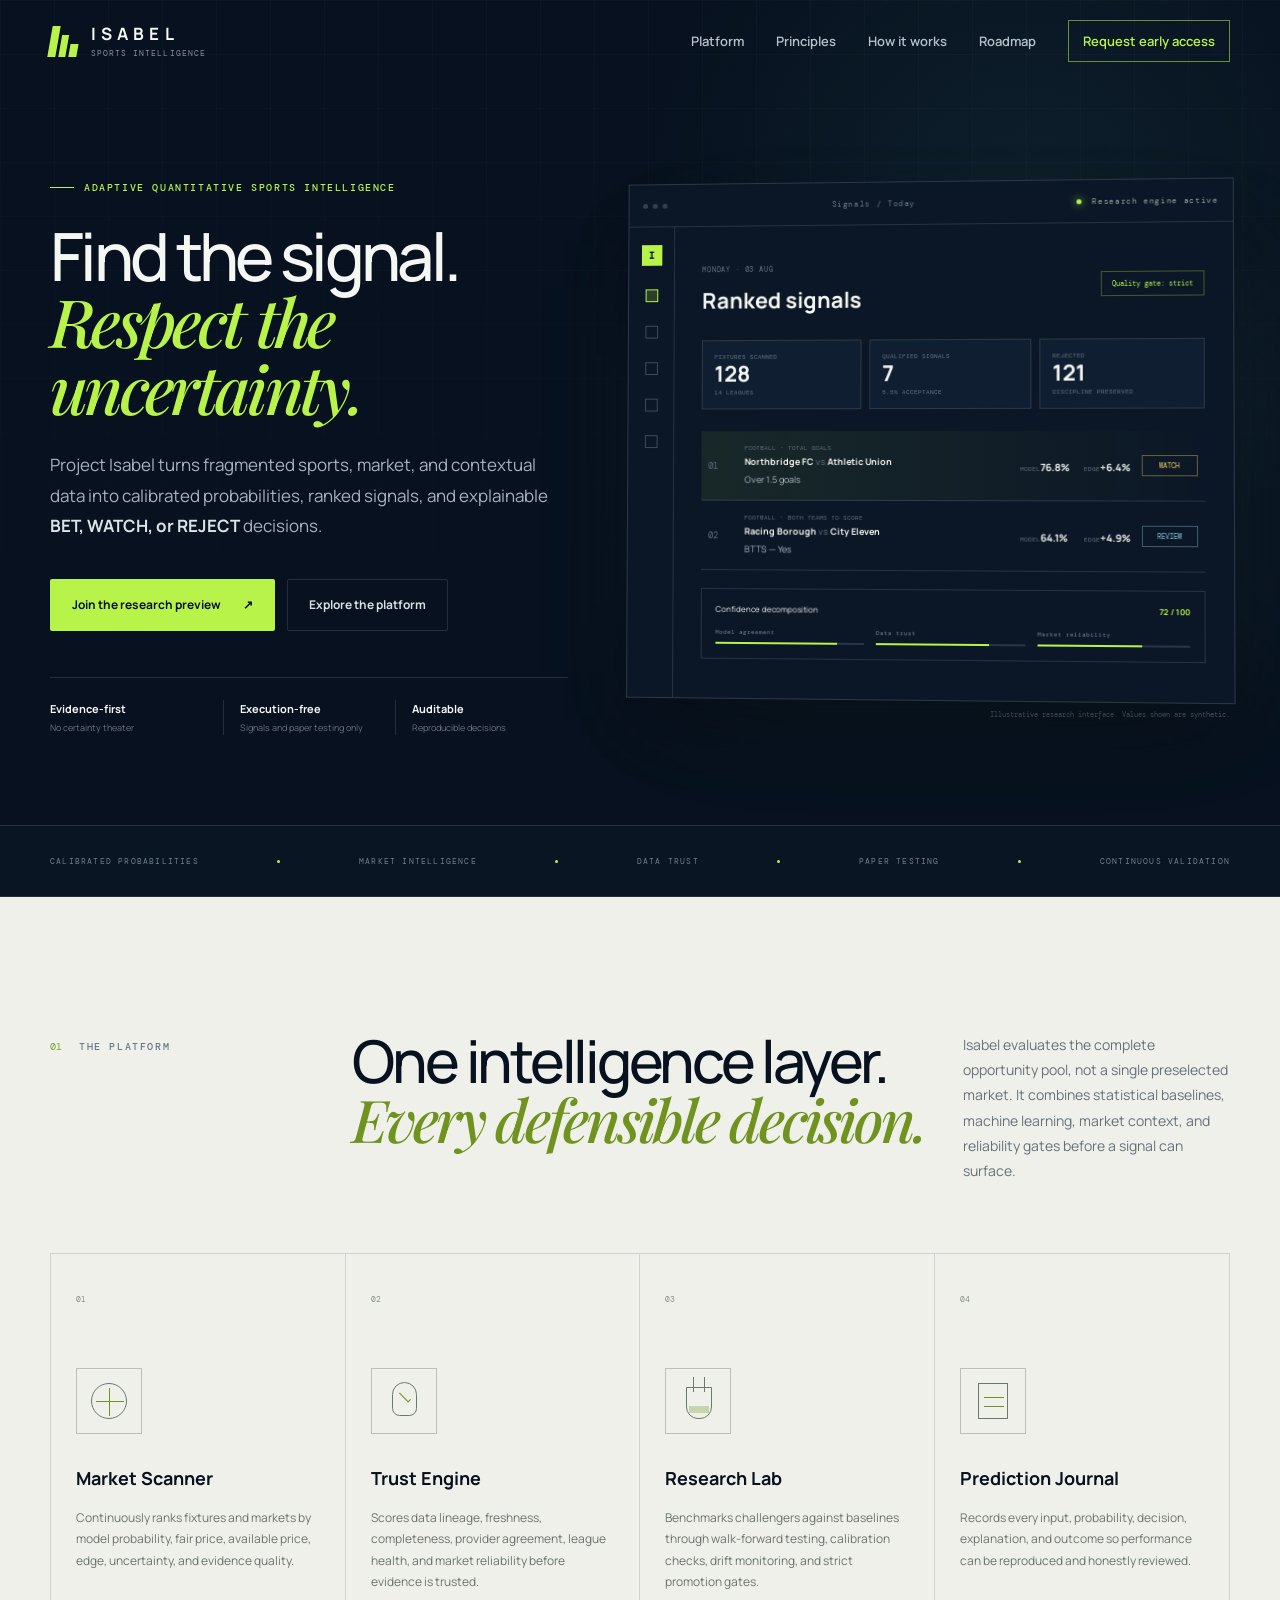
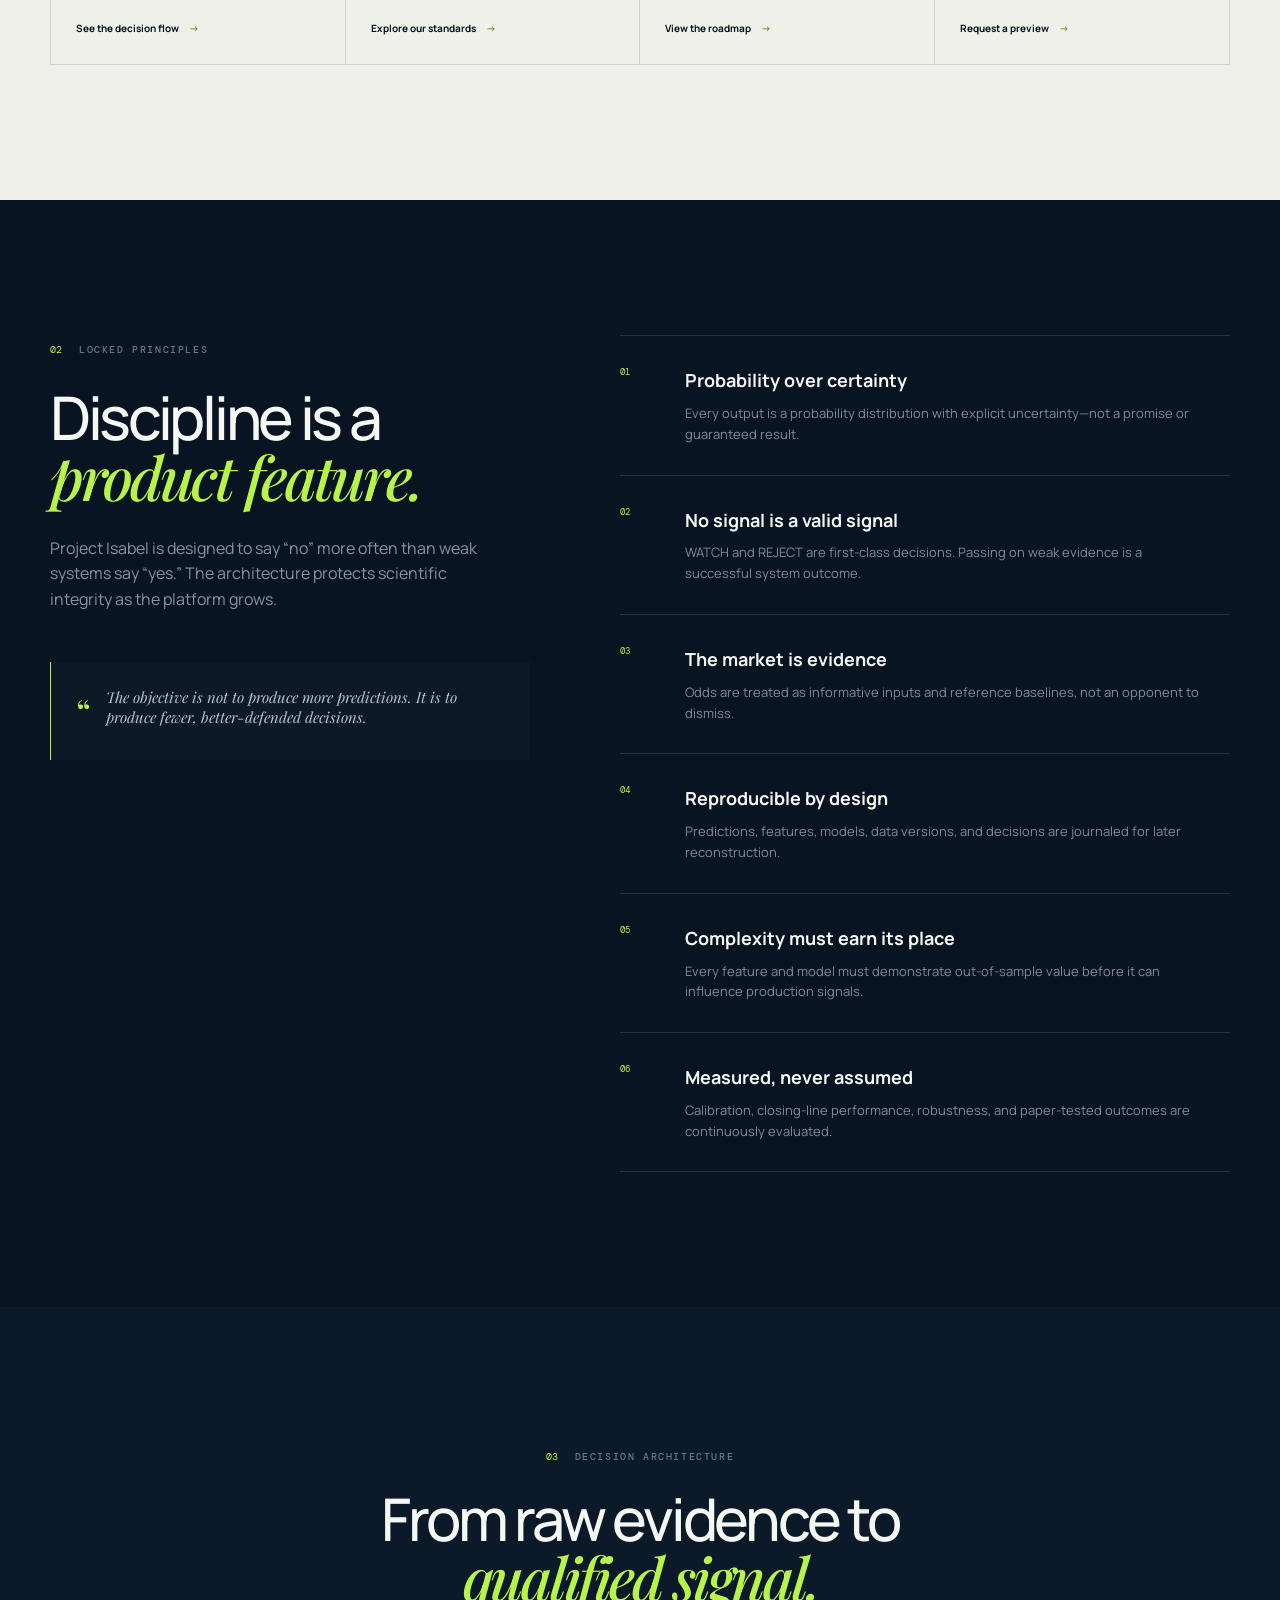
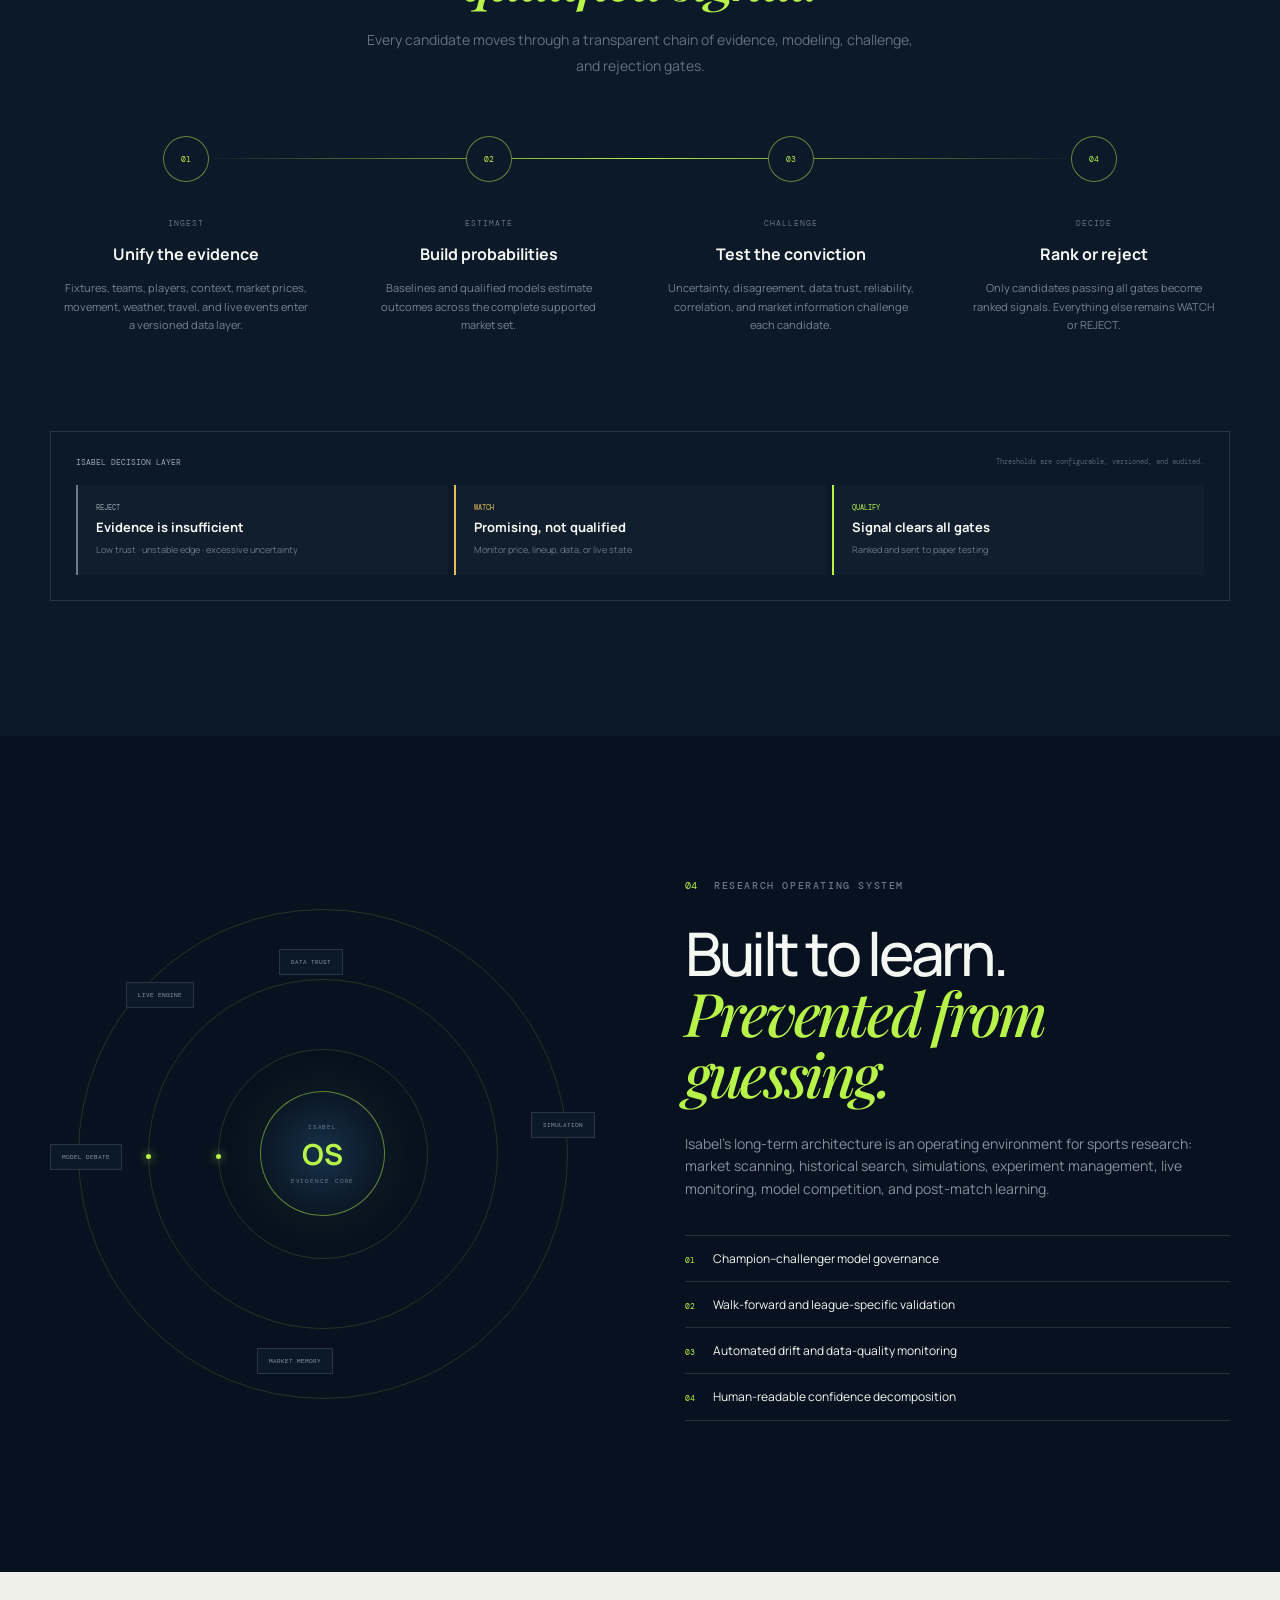
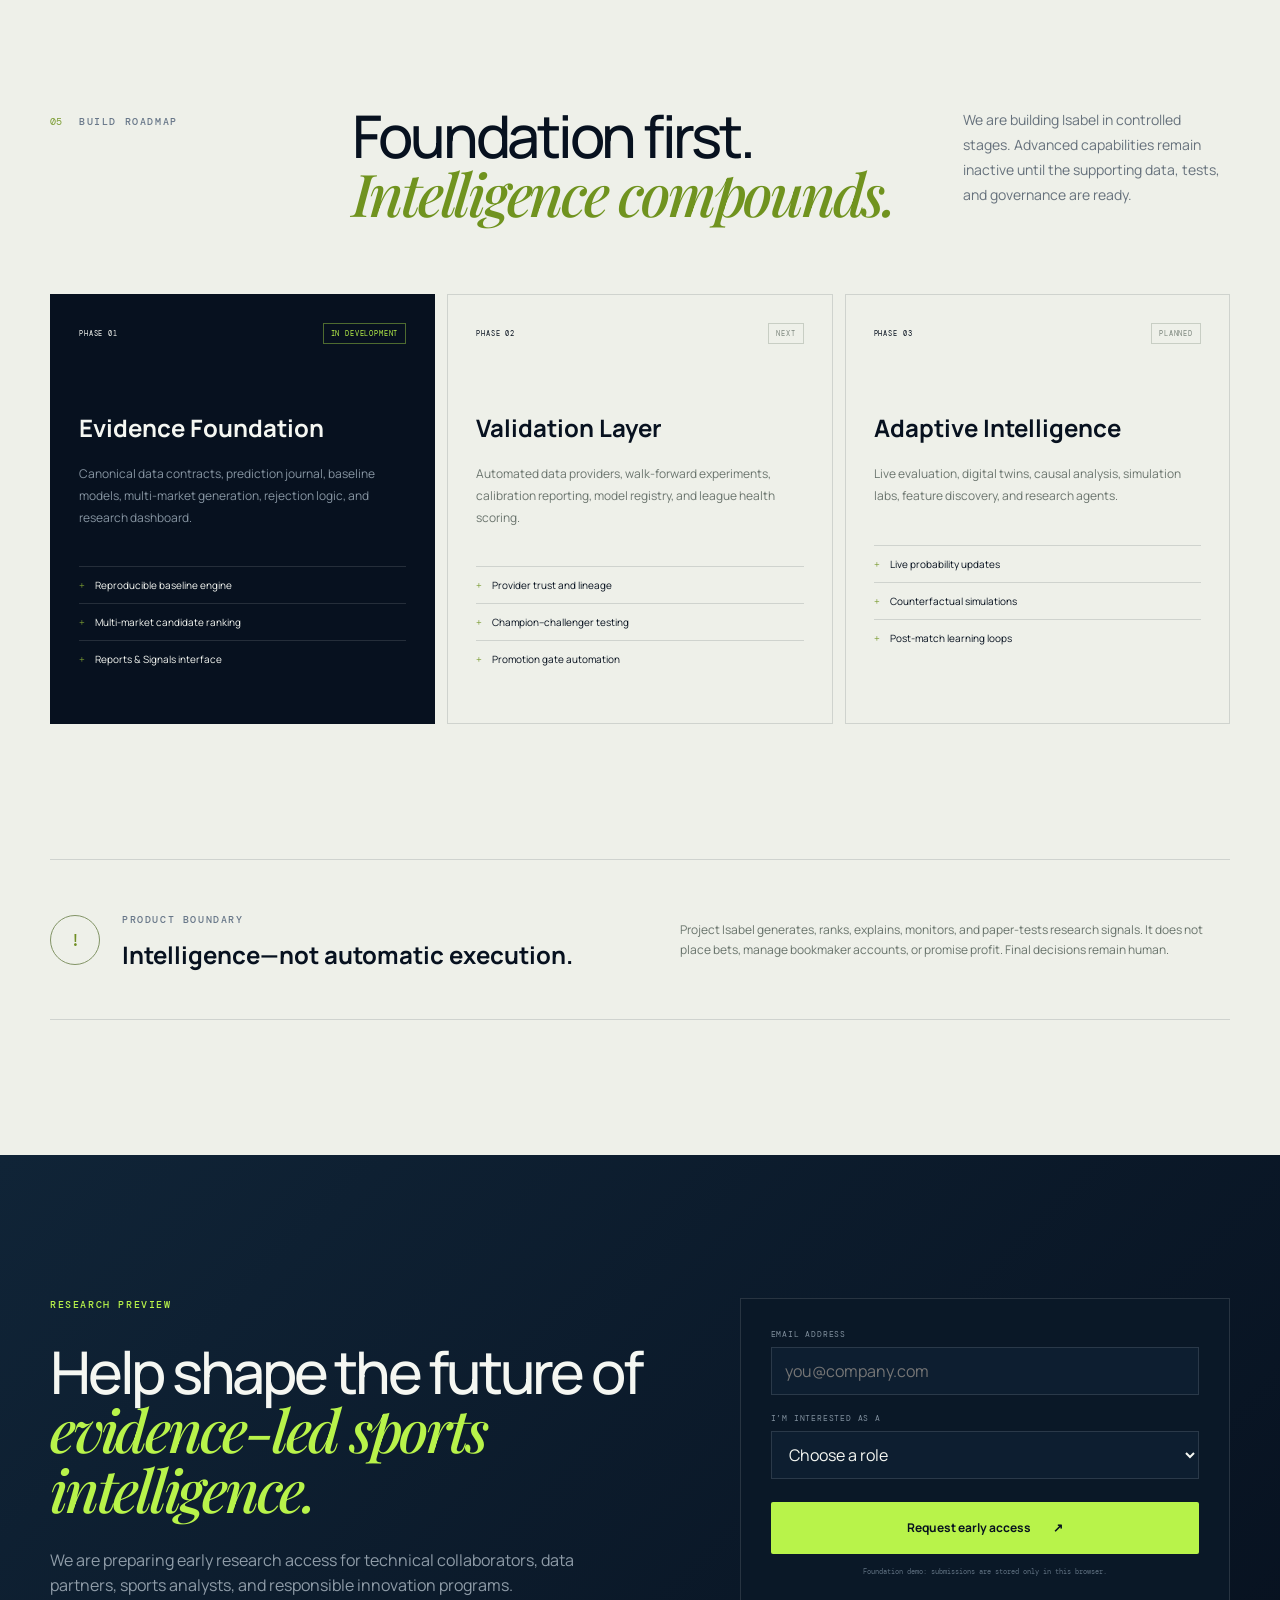
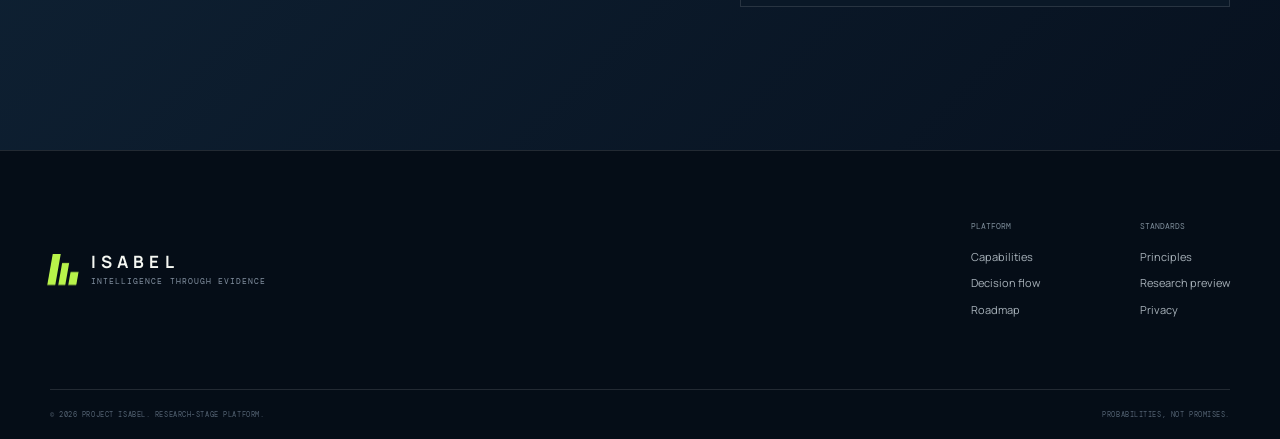
==== commit 0b7213cf: "Add files via upload" ====
--- a/index.html
+++ b/index.html
@@ -1,73 +1,222 @@
-<!doctype html><html><head>
-<meta charset="utf-8"><meta name="viewport" content="width=device-width,initial-scale=1">
-<title>Project Isabel</title>
-<link rel="stylesheet" href="styles.css">
-<script defer src="script.js"></script>
-</head><body>
-<header class="nav">
-<div class="logo">PROJECT ISABEL</div>
-<nav>
-<a href="#home">Home</a>
-<a href="#mission">Mission</a>
-<a href="#platform">Platform</a>
-<a href="#journey">Journey</a>
-<a href="#contact">Contact</a>
-</nav>
-</header>
-
-<section id="home" class="hero">
-<div>
-<div class="badge">Building the Future of Sports Intelligence</div>
-<h1>Helping people understand the game with confidence.</h1>
-<p>Project Isabel is an AI startup focused on making sports analysis easier to understand. Instead of overwhelming users with data, the platform organizes information into transparent insights supported by continuous research and validation.</p>
-<a class="button" href="#mission">Our Story</a>
-</div>
-
-<div class="heroCard">
-<h3>Why Project Isabel?</h3>
-<p>Because sports decisions shouldn't depend on guesswork alone.</p>
-<div class="quote">"Understand the reasoning, not just the prediction."</div>
-</div>
-</section>
-
-<section id="mission">
-<h2>Our Mission</h2>
-<p>We believe AI should help people understand complex information—not replace their judgment. Project Isabel is being built to organize sports data into insights that are easier to review, compare, and learn from.</p>
-</section>
-
-<section id="platform">
-<h2>The Platform</h2>
-
-<div class="cards">
-
-<div class="card">
-<h3>Sports Signals</h3>
-<p>Ranked opportunities presented with confidence, supporting context, and clear explanations.</p>
-</div>
-
-<div class="card">
-<h3>Continuous Research</h3>
-<p>Ideas are explored in a separate research environment before becoming part of the production platform.</p>
-</div>
-
-<div class="card">
-<h3>Transparent Validation</h3>
-<p>Performance is measured through historical evaluation and paper testing so improvements are backed by evidence.</p>
-</div>
-
-</div>
-</section>
-
-<section id="journey">
-<h2>The Journey Ahead</h2>
-<p>Project Isabel is still growing. Future releases will expand live monitoring, improve the web application, strengthen research workflows, and continue refining the user experience while keeping the platform transparent and approachable.</p>
-</section>
-
-<section id="contact">
-<h2>Follow the Project</h2>
-<p>Development is ongoing. Follow Project Isabel on GitHub as the platform continues to evolve.</p>
-</section>
-
-<footer>© Project Isabel Startup Website v6</footer>
-
-</body></html>
+<!doctype html>
+<html lang="en">
+<head>
+  <meta charset="utf-8">
+  <meta name="viewport" content="width=device-width, initial-scale=1">
+  <meta name="description" content="Project Isabel is an evidence-first sports intelligence platform for calibrated probabilities, market evaluation, uncertainty, and paper-tested signals.">
+  <meta name="theme-color" content="#07111f">
+  <meta property="og:title" content="Project Isabel — Intelligence Through Evidence">
+  <meta property="og:description" content="Adaptive quantitative sports intelligence built for defensible probabilities, transparent uncertainty, and disciplined decisions.">
+  <meta property="og:type" content="website">
+  <title>Project Isabel — Intelligence Through Evidence</title>
+  <link rel="icon" href="assets/favicon.svg" type="image/svg+xml">
+  <link rel="stylesheet" href="styles.css">
+  <script defer src="app.js"></script>
+</head>
+<body>
+  <a class="skip-link" href="#main">Skip to content</a>
+  <header class="site-header" data-header>
+    <div class="shell nav-wrap">
+      <a class="brand" href="#top" aria-label="Project Isabel home">
+        <span class="brand-mark" aria-hidden="true"><i></i><i></i><i></i></span>
+        <span><strong>ISABEL</strong><small>Sports Intelligence</small></span>
+      </a>
+      <button class="menu-toggle" type="button" aria-expanded="false" aria-controls="site-nav" data-menu-button>
+        <span></span><span></span><span></span><span class="sr-only">Open menu</span>
+      </button>
+      <nav id="site-nav" class="site-nav" data-menu>
+        <a href="#platform">Platform</a>
+        <a href="#principles">Principles</a>
+        <a href="#workflow">How it works</a>
+        <a href="#roadmap">Roadmap</a>
+        <a class="nav-cta" href="#contact">Request early access</a>
+      </nav>
+    </div>
+  </header>
+
+  <main id="main">
+    <section class="hero" id="top">
+      <div class="hero-grid-bg" aria-hidden="true"></div>
+      <div class="shell hero-layout">
+        <div class="hero-copy reveal">
+          <div class="eyebrow"><span></span> Adaptive quantitative sports intelligence</div>
+          <h1>Find the signal.<br><em>Respect the uncertainty.</em></h1>
+          <p class="hero-lede">Project Isabel turns fragmented sports, market, and contextual data into calibrated probabilities, ranked signals, and explainable <strong>BET, WATCH, or REJECT</strong> decisions.</p>
+          <div class="hero-actions">
+            <a class="button button-primary" href="#contact">Join the research preview <span>↗</span></a>
+            <a class="button button-ghost" href="#platform">Explore the platform</a>
+          </div>
+          <div class="hero-proof" aria-label="Platform commitments">
+            <div><strong>Evidence-first</strong><span>No certainty theater</span></div>
+            <div><strong>Execution-free</strong><span>Signals and paper testing only</span></div>
+            <div><strong>Auditable</strong><span>Reproducible decisions</span></div>
+          </div>
+        </div>
+
+        <div class="hero-product reveal" data-delay="1">
+          <div class="product-glow" aria-hidden="true"></div>
+          <div class="dashboard-frame">
+            <div class="dashboard-topbar">
+              <div class="window-dots"><i></i><i></i><i></i></div>
+              <span>Signals / Today</span>
+              <div class="system-live"><i></i> Research engine active</div>
+            </div>
+            <div class="dashboard-body">
+              <aside class="dash-sidebar" aria-hidden="true">
+                <div class="mini-logo">I</div>
+                <i class="active"></i><i></i><i></i><i></i><i></i>
+              </aside>
+              <div class="dash-content">
+                <div class="dash-heading">
+                  <div><small>MONDAY · 03 AUG</small><h2>Ranked signals</h2></div>
+                  <div class="quality-pill">Quality gate: strict</div>
+                </div>
+                <div class="metric-row">
+                  <div><span>Fixtures scanned</span><strong>128</strong><small>14 leagues</small></div>
+                  <div><span>Qualified signals</span><strong>7</strong><small>5.5% acceptance</small></div>
+                  <div><span>Rejected</span><strong>121</strong><small>Discipline preserved</small></div>
+                </div>
+                <div class="signal-card featured">
+                  <div class="signal-rank">01</div>
+                  <div class="signal-main"><small>FOOTBALL · TOTAL GOALS</small><strong>Northbridge FC <b>vs</b> Athletic Union</strong><span>Over 1.5 goals</span></div>
+                  <div class="signal-stat"><small>MODEL</small><strong>76.8%</strong></div>
+                  <div class="signal-stat"><small>EDGE</small><strong>+6.4%</strong></div>
+                  <div class="decision decision-watch">WATCH</div>
+                </div>
+                <div class="signal-card">
+                  <div class="signal-rank">02</div>
+                  <div class="signal-main"><small>FOOTBALL · BOTH TEAMS TO SCORE</small><strong>Racing Borough <b>vs</b> City Eleven</strong><span>BTTS — Yes</span></div>
+                  <div class="signal-stat"><small>MODEL</small><strong>64.1%</strong></div>
+                  <div class="signal-stat"><small>EDGE</small><strong>+4.9%</strong></div>
+                  <div class="decision decision-review">REVIEW</div>
+                </div>
+                <div class="confidence-panel">
+                  <div class="confidence-title"><span>Confidence decomposition</span><strong>72 / 100</strong></div>
+                  <div class="bars"><label>Model agreement<i><b style="width:82%"></b></i></label><label>Data trust<i><b style="width:76%"></b></i></label><label>Market reliability<i><b style="width:69%"></b></i></label></div>
+                </div>
+              </div>
+            </div>
+          </div>
+          <p class="mock-note">Illustrative research interface. Values shown are synthetic.</p>
+        </div>
+      </div>
+    </section>
+
+    <section class="trust-strip" aria-label="Core capabilities">
+      <div class="shell trust-grid">
+        <span>CALIBRATED PROBABILITIES</span><i></i><span>MARKET INTELLIGENCE</span><i></i><span>DATA TRUST</span><i></i><span>PAPER TESTING</span><i></i><span>CONTINUOUS VALIDATION</span>
+      </div>
+    </section>
+
+    <section class="section platform" id="platform">
+      <div class="shell">
+        <div class="section-heading reveal">
+          <div><span class="section-number">01</span><span class="eyebrow muted">The platform</span></div>
+          <h2>One intelligence layer.<br><em>Every defensible decision.</em></h2>
+          <p>Isabel evaluates the complete opportunity pool, not a single preselected market. It combines statistical baselines, machine learning, market context, and reliability gates before a signal can surface.</p>
+        </div>
+        <div class="capability-grid">
+          <article class="capability-card reveal"><span class="card-index">01</span><div class="icon-box icon-scan" aria-hidden="true"><i></i><i></i><i></i></div><h3>Market Scanner</h3><p>Continuously ranks fixtures and markets by model probability, fair price, available price, edge, uncertainty, and evidence quality.</p><a href="#workflow">See the decision flow <span>→</span></a></article>
+          <article class="capability-card reveal" data-delay="1"><span class="card-index">02</span><div class="icon-box icon-trust" aria-hidden="true"><i></i><i></i><i></i></div><h3>Trust Engine</h3><p>Scores data lineage, freshness, completeness, provider agreement, league health, and market reliability before evidence is trusted.</p><a href="#principles">Explore our standards <span>→</span></a></article>
+          <article class="capability-card reveal" data-delay="2"><span class="card-index">03</span><div class="icon-box icon-lab" aria-hidden="true"><i></i><i></i><i></i></div><h3>Research Lab</h3><p>Benchmarks challengers against baselines through walk-forward testing, calibration checks, drift monitoring, and strict promotion gates.</p><a href="#roadmap">View the roadmap <span>→</span></a></article>
+          <article class="capability-card reveal" data-delay="3"><span class="card-index">04</span><div class="icon-box icon-journal" aria-hidden="true"><i></i><i></i><i></i></div><h3>Prediction Journal</h3><p>Records every input, probability, decision, explanation, and outcome so performance can be reproduced and honestly reviewed.</p><a href="#contact">Request a preview <span>→</span></a></article>
+        </div>
+      </div>
+    </section>
+
+    <section class="section principles" id="principles">
+      <div class="shell principles-layout">
+        <div class="principles-sticky reveal">
+          <span class="section-number">02</span><span class="eyebrow muted">Locked principles</span>
+          <h2>Discipline is a<br><em>product feature.</em></h2>
+          <p>Project Isabel is designed to say “no” more often than weak systems say “yes.” The architecture protects scientific integrity as the platform grows.</p>
+          <div class="principle-quote"><span>“</span><p>The objective is not to produce more predictions. It is to produce fewer, better-defended decisions.</p></div>
+        </div>
+        <div class="principle-list">
+          <article class="reveal"><span>01</span><div><h3>Probability over certainty</h3><p>Every output is a probability distribution with explicit uncertainty—not a promise or guaranteed result.</p></div></article>
+          <article class="reveal"><span>02</span><div><h3>No signal is a valid signal</h3><p>WATCH and REJECT are first-class decisions. Passing on weak evidence is a successful system outcome.</p></div></article>
+          <article class="reveal"><span>03</span><div><h3>The market is evidence</h3><p>Odds are treated as informative inputs and reference baselines, not an opponent to dismiss.</p></div></article>
+          <article class="reveal"><span>04</span><div><h3>Reproducible by design</h3><p>Predictions, features, models, data versions, and decisions are journaled for later reconstruction.</p></div></article>
+          <article class="reveal"><span>05</span><div><h3>Complexity must earn its place</h3><p>Every feature and model must demonstrate out-of-sample value before it can influence production signals.</p></div></article>
+          <article class="reveal"><span>06</span><div><h3>Measured, never assumed</h3><p>Calibration, closing-line performance, robustness, and paper-tested outcomes are continuously evaluated.</p></div></article>
+        </div>
+      </div>
+    </section>
+
+    <section class="section workflow" id="workflow">
+      <div class="shell">
+        <div class="section-heading centered reveal"><div><span class="section-number">03</span><span class="eyebrow muted">Decision architecture</span></div><h2>From raw evidence to<br><em>qualified signal.</em></h2><p>Every candidate moves through a transparent chain of evidence, modeling, challenge, and rejection gates.</p></div>
+        <div class="workflow-line" aria-hidden="true"></div>
+        <div class="workflow-grid">
+          <article class="reveal"><div class="step-dot">01</div><span>INGEST</span><h3>Unify the evidence</h3><p>Fixtures, teams, players, context, market prices, movement, weather, travel, and live events enter a versioned data layer.</p></article>
+          <article class="reveal" data-delay="1"><div class="step-dot">02</div><span>ESTIMATE</span><h3>Build probabilities</h3><p>Baselines and qualified models estimate outcomes across the complete supported market set.</p></article>
+          <article class="reveal" data-delay="2"><div class="step-dot">03</div><span>CHALLENGE</span><h3>Test the conviction</h3><p>Uncertainty, disagreement, data trust, reliability, correlation, and market information challenge each candidate.</p></article>
+          <article class="reveal" data-delay="3"><div class="step-dot">04</div><span>DECIDE</span><h3>Rank or reject</h3><p>Only candidates passing all gates become ranked signals. Everything else remains WATCH or REJECT.</p></article>
+        </div>
+        <div class="decision-spectrum reveal">
+          <div class="spectrum-label"><span>ISABEL DECISION LAYER</span><small>Thresholds are configurable, versioned, and audited.</small></div>
+          <div class="spectrum-cards">
+            <div class="spectrum-card reject"><span>REJECT</span><strong>Evidence is insufficient</strong><small>Low trust · unstable edge · excessive uncertainty</small></div>
+            <div class="spectrum-card watch"><span>WATCH</span><strong>Promising, not qualified</strong><small>Monitor price, lineup, data, or live state</small></div>
+            <div class="spectrum-card qualify"><span>QUALIFY</span><strong>Signal clears all gates</strong><small>Ranked and sent to paper testing</small></div>
+          </div>
+        </div>
+      </div>
+    </section>
+
+    <section class="section research">
+      <div class="shell research-layout">
+        <div class="research-visual reveal">
+          <div class="orbit orbit-one"></div><div class="orbit orbit-two"></div><div class="orbit orbit-three"></div>
+          <div class="core"><span>ISABEL</span><strong>OS</strong><small>EVIDENCE CORE</small></div>
+          <span class="node node-one">DATA TRUST</span><span class="node node-two">SIMULATION</span><span class="node node-three">MARKET MEMORY</span><span class="node node-four">MODEL DEBATE</span><span class="node node-five">LIVE ENGINE</span>
+        </div>
+        <div class="research-copy reveal" data-delay="1">
+          <span class="section-number">04</span><span class="eyebrow muted">Research operating system</span>
+          <h2>Built to learn.<br><em>Prevented from guessing.</em></h2>
+          <p>Isabel’s long-term architecture is an operating environment for sports research: market scanning, historical search, simulations, experiment management, live monitoring, model competition, and post-match learning.</p>
+          <ul><li><span>01</span>Champion–challenger model governance</li><li><span>02</span>Walk-forward and league-specific validation</li><li><span>03</span>Automated drift and data-quality monitoring</li><li><span>04</span>Human-readable confidence decomposition</li></ul>
+        </div>
+      </div>
+    </section>
+
+    <section class="section roadmap" id="roadmap">
+      <div class="shell">
+        <div class="section-heading reveal"><div><span class="section-number">05</span><span class="eyebrow muted">Build roadmap</span></div><h2>Foundation first.<br><em>Intelligence compounds.</em></h2><p>We are building Isabel in controlled stages. Advanced capabilities remain inactive until the supporting data, tests, and governance are ready.</p></div>
+        <div class="roadmap-grid">
+          <article class="active reveal"><div class="phase-top"><span>PHASE 01</span><b>IN DEVELOPMENT</b></div><h3>Evidence Foundation</h3><p>Canonical data contracts, prediction journal, baseline models, multi-market generation, rejection logic, and research dashboard.</p><ul><li>Reproducible baseline engine</li><li>Multi-market candidate ranking</li><li>Reports & Signals interface</li></ul></article>
+          <article class="reveal" data-delay="1"><div class="phase-top"><span>PHASE 02</span><b>NEXT</b></div><h3>Validation Layer</h3><p>Automated data providers, walk-forward experiments, calibration reporting, model registry, and league health scoring.</p><ul><li>Provider trust and lineage</li><li>Champion–challenger testing</li><li>Promotion gate automation</li></ul></article>
+          <article class="reveal" data-delay="2"><div class="phase-top"><span>PHASE 03</span><b>PLANNED</b></div><h3>Adaptive Intelligence</h3><p>Live evaluation, digital twins, causal analysis, simulation labs, feature discovery, and research agents.</p><ul><li>Live probability updates</li><li>Counterfactual simulations</li><li>Post-match learning loops</li></ul></article>
+        </div>
+      </div>
+    </section>
+
+    <section class="section safety">
+      <div class="shell safety-panel reveal">
+        <div><span class="safety-mark">!</span><div><span class="eyebrow muted">Product boundary</span><h2>Intelligence—not automatic execution.</h2></div></div>
+        <p>Project Isabel generates, ranks, explains, monitors, and paper-tests research signals. It does not place bets, manage bookmaker accounts, or promise profit. Final decisions remain human.</p>
+      </div>
+    </section>
+
+    <section class="section contact" id="contact">
+      <div class="shell contact-panel reveal">
+        <div class="contact-copy"><span class="eyebrow">Research preview</span><h2>Help shape the future of<br><em>evidence-led sports intelligence.</em></h2><p>We are preparing early research access for technical collaborators, data partners, sports analysts, and responsible innovation programs.</p></div>
+        <form class="contact-form" data-form novalidate>
+          <label><span>Email address</span><input type="email" name="email" placeholder="you@company.com" autocomplete="email" required></label>
+          <label><span>I’m interested as a</span><select name="role" required><option value="">Choose a role</option><option>Research collaborator</option><option>Data or technology partner</option><option>Accelerator or cloud program</option><option>Early product tester</option><option>Other</option></select></label>
+          <button class="button button-primary" type="submit">Request early access <span>↗</span></button>
+          <p class="form-status" role="status" data-form-status>Foundation demo: submissions are stored only in this browser.</p>
+        </form>
+      </div>
+    </section>
+  </main>
+
+  <footer class="site-footer">
+    <div class="shell footer-top">
+      <a class="brand footer-brand" href="#top"><span class="brand-mark"><i></i><i></i><i></i></span><span><strong>ISABEL</strong><small>Intelligence Through Evidence</small></span></a>
+      <div class="footer-links"><div><strong>Platform</strong><a href="#platform">Capabilities</a><a href="#workflow">Decision flow</a><a href="#roadmap">Roadmap</a></div><div><strong>Standards</strong><a href="#principles">Principles</a><a href="#contact">Research preview</a><a href="docs/PRIVACY.md">Privacy</a></div></div>
+    </div>
+    <div class="shell footer-bottom"><span>© 2026 Project Isabel. Research-stage platform.</span><span>Probabilities, not promises.</span></div>
+  </footer>
+</body>
+</html>
--- a/styles.css
+++ b/styles.css
@@ -1,16 +1,4 @@
-*{box-sizing:border-box}html{scroll-behavior:smooth}
-body{margin:0;background:#08111f;color:#eef;font-family:Arial,sans-serif;line-height:1.7}
-.nav{display:flex;justify-content:space-between;align-items:center;padding:18px 7%;background:#091625;position:sticky;top:0}
-.logo{font-weight:800}
-.nav a{text-decoration:none;color:#dce8ff;margin-left:18px}
-.hero{display:grid;grid-template-columns:1.3fr 1fr;gap:48px;padding:90px 7%;background:radial-gradient(circle at top,#2b5fa7,transparent)}
-.badge{display:inline-block;background:#1b3f69;padding:8px 14px;border-radius:22px}
-h1{font-size:60px;line-height:1.05}
-h2{font-size:38px}
-.button{display:inline-block;margin-top:20px;padding:14px 22px;background:#4e8cff;color:#fff;text-decoration:none;border-radius:10px}
-.heroCard,.card{background:#13253d;border:1px solid #2d5078;border-radius:18px;padding:22px}
-.quote{margin-top:18px;font-style:italic;color:#b9d4ff}
-.cards{display:grid;grid-template-columns:repeat(auto-fit,minmax(240px,1fr));gap:18px}
-section{padding:72px 7%}
-footer{text-align:center;padding:36px;color:#9ab}
-@media(max-width:900px){.hero{grid-template-columns:1fr}h1{font-size:44px}}
+@import url('https://fonts.googleapis.com/css2?family=DM+Mono:wght@400;500&family=Manrope:wght@400;500;600;700&family=Playfair+Display:ital,wght@1,500&display=swap');
+:root{--ink:#07111f;--ink-2:#0c1a2b;--panel:#102238;--lime:#b8f34a;--lime-2:#d6ff8b;--white:#f5f7f2;--paper:#eef0e9;--muted:#8290a0;--line:rgba(255,255,255,.12);--dark-line:rgba(7,17,31,.13);--mono:'DM Mono',monospace;--sans:'Manrope',sans-serif;--serif:'Playfair Display',serif;--radius:2px}
+*{box-sizing:border-box}html{scroll-behavior:smooth}body{margin:0;background:var(--ink);color:var(--white);font-family:var(--sans);font-size:16px;line-height:1.6}a{color:inherit;text-decoration:none}button,input,select{font:inherit}.shell{width:min(1180px,calc(100% - 48px));margin:0 auto}.sr-only{position:absolute;width:1px;height:1px;padding:0;margin:-1px;overflow:hidden;clip:rect(0,0,0,0);white-space:nowrap;border:0}.skip-link{position:fixed;left:16px;top:-80px;z-index:999;padding:10px 16px;background:var(--lime);color:var(--ink);transition:.2s}.skip-link:focus{top:16px}.site-header{position:fixed;inset:0 0 auto;z-index:50;border-bottom:1px solid transparent;transition:.25s}.site-header.scrolled{background:rgba(7,17,31,.9);backdrop-filter:blur(16px);border-color:var(--line)}.nav-wrap{height:82px;display:flex;align-items:center;justify-content:space-between}.brand{display:flex;align-items:center;gap:12px}.brand-mark{width:29px;height:31px;display:grid;grid-template-columns:repeat(3,1fr);gap:3px;transform:skew(-10deg)}.brand-mark i{display:block;background:var(--lime)}.brand-mark i:nth-child(2){height:72%;align-self:end}.brand-mark i:nth-child(3){height:42%;align-self:end}.brand>span:last-child{display:flex;flex-direction:column;line-height:1}.brand strong{font-size:17px;letter-spacing:.3em}.brand small{margin-top:6px;color:var(--muted);font:8px var(--mono);letter-spacing:.13em;text-transform:uppercase}.site-nav{display:flex;align-items:center;gap:32px}.site-nav>a{font-size:13px;font-weight:600;color:#b8c1cb;transition:.2s}.site-nav>a:hover{color:var(--white)}.site-nav .nav-cta{border:1px solid rgba(184,243,74,.55);color:var(--lime);padding:10px 14px}.menu-toggle{display:none;background:none;border:0;padding:8px}.menu-toggle>span:not(.sr-only){display:block;width:24px;height:2px;background:var(--white);margin:5px}.hero{position:relative;min-height:820px;padding:170px 0 90px;overflow:hidden;background:radial-gradient(circle at 80% 25%,rgba(39,89,90,.2),transparent 32%),var(--ink)}.hero-grid-bg{position:absolute;inset:0;background-image:linear-gradient(rgba(255,255,255,.025) 1px,transparent 1px),linear-gradient(90deg,rgba(255,255,255,.025) 1px,transparent 1px);background-size:54px 54px;mask-image:linear-gradient(to bottom,black,transparent 90%)}.hero-layout{position:relative;display:grid;grid-template-columns:.92fr 1.08fr;align-items:center;gap:55px}.eyebrow{display:inline-flex;align-items:center;gap:10px;color:var(--lime);font:500 10px var(--mono);letter-spacing:.16em;text-transform:uppercase}.eyebrow>span{width:24px;height:1px;background:currentColor}.eyebrow.muted{color:#687789}.hero h1,.section-heading h2,.principles h2,.research h2,.contact h2{font-size:clamp(48px,5.2vw,76px);line-height:.98;letter-spacing:-.055em;margin:27px 0 28px;font-weight:500}.hero h1 em,.section h2 em{font-family:var(--serif);font-weight:500;color:var(--lime)}.hero-lede{max-width:590px;color:#a7b2be;font-size:17px;line-height:1.8}.hero-lede strong{color:#dce3e8}.hero-actions{display:flex;gap:12px;margin:37px 0 46px}.button{display:inline-flex;align-items:center;justify-content:center;gap:22px;min-height:52px;padding:0 21px;border:1px solid transparent;border-radius:var(--radius);font-size:12px;font-weight:700;cursor:pointer;transition:.2s}.button-primary{background:var(--lime);color:var(--ink)}.button-primary:hover{background:var(--lime-2);transform:translateY(-2px)}.button-ghost{border-color:var(--line);color:#d8dfe4}.button-ghost:hover{border-color:#6e7e8d;background:rgba(255,255,255,.03)}.hero-proof{display:grid;grid-template-columns:repeat(3,1fr);border-top:1px solid var(--line);padding-top:22px}.hero-proof div{display:flex;flex-direction:column;border-left:1px solid var(--line);padding-left:16px}.hero-proof div:first-child{border-left:0;padding-left:0}.hero-proof strong{font-size:11px}.hero-proof span{font-size:9px;color:#647282;margin-top:3px}.hero-product{position:relative;perspective:1200px}.product-glow{position:absolute;width:90%;height:70%;left:10%;top:20%;background:rgba(75,158,153,.16);filter:blur(70px)}.dashboard-frame{position:relative;background:#0b1726;border:1px solid rgba(255,255,255,.14);box-shadow:0 35px 80px rgba(0,0,0,.38);transform:rotateY(-3deg) rotateX(1deg);overflow:hidden}.dashboard-topbar{height:43px;display:grid;grid-template-columns:1fr 1fr 1fr;align-items:center;border-bottom:1px solid var(--line);padding:0 14px;color:#68798a;font:8px var(--mono);letter-spacing:.08em}.window-dots{display:flex;gap:5px}.window-dots i{width:5px;height:5px;border-radius:50%;background:#334153}.system-live{justify-self:end;color:#8ea29c}.system-live i{display:inline-block;width:5px;height:5px;border-radius:50%;background:var(--lime);box-shadow:0 0 8px var(--lime);margin-right:5px}.dashboard-body{display:grid;grid-template-columns:47px 1fr;min-height:475px}.dash-sidebar{border-right:1px solid var(--line);display:flex;flex-direction:column;align-items:center;gap:24px;padding-top:18px}.mini-logo{width:21px;height:21px;background:var(--lime);color:var(--ink);display:grid;place-items:center;font:700 10px var(--mono)}.dash-sidebar>i{width:13px;height:13px;border:1px solid #3c4a5a}.dash-sidebar>i.active{border-color:var(--lime);background:rgba(184,243,74,.18)}.dash-content{padding:28px}.dash-heading{display:flex;justify-content:space-between;align-items:center}.dash-heading small{font:7px var(--mono);color:#657485;letter-spacing:.12em}.dash-heading h2{font-size:22px;margin:4px 0 0}.quality-pill{font:7px var(--mono);color:var(--lime);border:1px solid rgba(184,243,74,.3);padding:7px 10px}.metric-row{display:grid;grid-template-columns:repeat(3,1fr);gap:8px;margin:22px 0}.metric-row>div{background:#0f1e30;border:1px solid var(--line);padding:12px}.metric-row span,.metric-row small{display:block;font:6px var(--mono);color:#6c7a8a;text-transform:uppercase}.metric-row strong{font-size:22px;line-height:1.2}.signal-card{display:grid;grid-template-columns:28px 1fr 54px 48px 55px;gap:9px;align-items:center;border-bottom:1px solid var(--line);padding:13px 7px}.signal-card.featured{background:linear-gradient(90deg,rgba(184,243,74,.08),transparent)}.signal-rank{font:9px var(--mono);color:#5c6d7e}.signal-main{display:flex;flex-direction:column}.signal-main small,.signal-stat small{font:6px var(--mono);color:#657485}.signal-main strong{font-size:9px;margin:3px 0}.signal-main b{color:#637385;font-weight:400}.signal-main span{font-size:9px;color:#aeb8c1}.signal-stat strong{font-size:10px}.decision{font:7px var(--mono);padding:5px 4px;text-align:center;border:1px solid}.decision-watch{color:#efc766;border-color:rgba(239,199,102,.4)}.decision-review{color:#83c7db;border-color:rgba(131,199,219,.4)}.confidence-panel{margin-top:18px;border:1px solid var(--line);padding:14px}.confidence-title{display:flex;justify-content:space-between;font-size:8px}.confidence-title strong{color:var(--lime)}.bars{display:grid;grid-template-columns:repeat(3,1fr);gap:12px;margin-top:12px}.bars label{font:6px var(--mono);color:#758494}.bars i{display:block;height:2px;background:#263648;margin-top:6px}.bars b{display:block;height:100%;background:var(--lime)}.mock-note{font:7px var(--mono);color:#526173;text-align:right;margin-top:10px}.trust-strip{border-top:1px solid var(--line);border-bottom:1px solid var(--line);background:#091522}.trust-grid{min-height:70px;display:flex;align-items:center;justify-content:space-between;color:#6f7e8e;font:8px var(--mono);letter-spacing:.15em}.trust-grid i{width:3px;height:3px;background:var(--lime);border-radius:50%}.section{padding:135px 0}.platform,.roadmap{background:var(--paper);color:var(--ink)}.section-heading{display:grid;grid-template-columns:1fr 2.15fr 1fr;gap:35px;align-items:start;margin-bottom:70px}.section-number{font:10px var(--mono);color:var(--lime);margin-right:17px}.platform .section-number,.roadmap .section-number{color:#7b9c32}.section-heading h2{font-size:clamp(40px,4.6vw,62px);margin:0}.platform h2 em,.roadmap h2 em{color:#70931f}.section-heading>p{font-size:14px;color:#66717c;margin:0;line-height:1.8}.capability-grid{display:grid;grid-template-columns:repeat(4,1fr);border:1px solid var(--dark-line)}.capability-card{position:relative;min-height:410px;padding:30px 25px;border-right:1px solid var(--dark-line);transition:.25s}.capability-card:last-child{border-right:0}.capability-card:hover{background:#e5e8df;transform:translateY(-4px)}.card-index{font:8px var(--mono);color:#87918a}.icon-box{width:66px;height:66px;margin:58px 0 30px;border:1px solid #bac0b7;position:relative}.icon-box i{position:absolute;display:block}.icon-scan i:nth-child(1){inset:14px;border:1px solid #6b796f;border-radius:50%}.icon-scan i:nth-child(2){width:28px;height:1px;background:#70931f;left:19px;top:32px}.icon-scan i:nth-child(3){width:1px;height:28px;background:#70931f;top:19px;left:32px}.icon-trust i:nth-child(1){left:20px;top:13px;width:25px;height:34px;border:1px solid #6b796f;border-radius:13px 13px 8px 8px}.icon-trust i:nth-child(2){left:31px;top:21px;width:4px;height:13px;border-left:1px solid #70931f;border-bottom:1px solid #70931f;transform:rotate(-45deg)}.icon-lab i:nth-child(1){width:26px;height:32px;border:1px solid #6b796f;left:20px;top:18px;border-radius:0 0 12px 12px}.icon-lab i:nth-child(2){width:12px;height:15px;border-left:1px solid #6b796f;border-right:1px solid #6b796f;left:27px;top:8px}.icon-lab i:nth-child(3){width:20px;height:7px;background:rgba(112,147,31,.3);left:23px;top:37px}.icon-journal i:nth-child(1){inset:14px 17px;border:1px solid #6b796f}.icon-journal i:nth-child(2),.icon-journal i:nth-child(3){height:1px;width:20px;background:#70931f;left:23px}.icon-journal i:nth-child(2){top:28px}.icon-journal i:nth-child(3){top:37px}.capability-card h3{font-size:18px;margin:0 0 14px}.capability-card p{font-size:12px;color:#6b746e;line-height:1.8}.capability-card a{position:absolute;bottom:28px;left:25px;font-size:10px;font-weight:700}.capability-card a span{color:#70931f;margin-left:8px}.principles{background:#081421}.principles-layout{display:grid;grid-template-columns:.88fr 1.12fr;gap:90px}.principles-sticky{align-self:start;position:sticky;top:120px}.principles h2{font-size:clamp(44px,4.7vw,65px)}.principles-sticky>p{color:#8794a1;max-width:460px}.principle-quote{margin-top:50px;padding:25px;border-left:1px solid var(--lime);background:rgba(255,255,255,.025);display:flex;gap:15px}.principle-quote>span{font:36px var(--serif);color:var(--lime)}.principle-quote p{margin:0;color:#b8c2cc;font:italic 15px var(--serif)}.principle-list article{display:grid;grid-template-columns:65px 1fr;border-top:1px solid var(--line);padding:30px 0}.principle-list article:last-child{border-bottom:1px solid var(--line)}.principle-list article>span{font:9px var(--mono);color:var(--lime)}.principle-list h3{margin:0 0 8px;font-size:18px}.principle-list p{margin:0;color:#7f8d9b;font-size:13px;max-width:520px}.workflow{background:#0b1929}.section-heading.centered{display:block;text-align:center;max-width:750px;margin:0 auto 80px}.section-heading.centered>div{margin-bottom:22px}.section-heading.centered>p{max-width:570px;margin:20px auto 0}.workflow-grid{display:grid;grid-template-columns:repeat(4,1fr);gap:30px;position:relative}.workflow-line{height:1px;background:linear-gradient(90deg,transparent,var(--lime),transparent);max-width:880px;margin:0 auto -23px}.workflow-grid article{text-align:center;padding:0 12px}.step-dot{width:46px;height:46px;border:1px solid rgba(184,243,74,.5);background:#0b1929;border-radius:50%;display:grid;place-items:center;margin:0 auto 26px;font:8px var(--mono);color:var(--lime)}.workflow-grid article>span{font:8px var(--mono);letter-spacing:.13em;color:#617284}.workflow-grid h3{font-size:16px;margin:9px 0}.workflow-grid p{font-size:11px;color:#758493;line-height:1.7}.decision-spectrum{margin-top:85px;border:1px solid var(--line);padding:25px}.spectrum-label{display:flex;justify-content:space-between;margin-bottom:18px}.spectrum-label span{font:8px var(--mono);color:#98a5b0}.spectrum-label small{font:7px var(--mono);color:#526272}.spectrum-cards{display:grid;grid-template-columns:repeat(3,1fr);gap:6px}.spectrum-card{padding:18px;display:flex;flex-direction:column;border-left:2px solid;background:rgba(255,255,255,.02)}.spectrum-card>span{font:7px var(--mono)}.spectrum-card strong{font-size:13px;margin:5px 0}.spectrum-card small{font-size:9px;color:#697a89}.spectrum-card.reject{border-color:#6f7a84}.spectrum-card.reject>span{color:#9ba4ac}.spectrum-card.watch{border-color:#e5bd58}.spectrum-card.watch>span{color:#e5bd58}.spectrum-card.qualify{border-color:var(--lime)}.spectrum-card.qualify>span{color:var(--lime)}.research{background:#07111f;overflow:hidden}.research-layout{display:grid;grid-template-columns:1fr 1fr;align-items:center;gap:90px}.research-visual{height:520px;position:relative;display:grid;place-items:center}.orbit{position:absolute;border:1px solid rgba(184,243,74,.16);border-radius:50%}.orbit-one{width:210px;height:210px}.orbit-two{width:350px;height:350px}.orbit-three{width:490px;height:490px}.orbit:before{content:"";position:absolute;width:5px;height:5px;border-radius:50%;background:var(--lime);top:50%;left:-3px;box-shadow:0 0 10px var(--lime)}.core{position:relative;width:125px;height:125px;border-radius:50%;display:flex;flex-direction:column;align-items:center;justify-content:center;background:radial-gradient(circle,#173149,#0b1826 68%);border:1px solid rgba(184,243,74,.5);box-shadow:0 0 55px rgba(184,243,74,.08)}.core span,.core small{font:6px var(--mono);letter-spacing:.15em;color:#6f8291}.core strong{font-size:29px;color:var(--lime)}.node{position:absolute;background:#0b1929;border:1px solid var(--line);padding:8px 11px;font:6px var(--mono);color:#8c9ba7}.node-one{top:55px;left:42%}.node-two{right:0;top:42%}.node-three{bottom:40px;left:38%}.node-four{left:0;top:48%}.node-five{left:14%;top:17%}.research-copy h2{font-size:clamp(43px,4.7vw,62px)}.research-copy>p{color:#83919e;font-size:14px}.research-copy ul{list-style:none;padding:0;margin-top:35px}.research-copy li{border-top:1px solid var(--line);padding:13px 0;font-size:12px}.research-copy li:last-child{border-bottom:1px solid var(--line)}.research-copy li span{font:8px var(--mono);color:var(--lime);margin-right:18px}.roadmap-grid{display:grid;grid-template-columns:repeat(3,1fr);gap:12px}.roadmap-grid article{min-height:430px;border:1px solid var(--dark-line);padding:28px;position:relative}.roadmap-grid article.active{background:var(--ink);color:var(--white);border-color:var(--ink)}.phase-top{display:flex;justify-content:space-between;align-items:center}.phase-top span,.phase-top b{font:7px var(--mono);letter-spacing:.12em}.phase-top b{padding:5px 7px;border:1px solid #c8cec4;color:#7c867d}.roadmap-grid article.active .phase-top b{color:var(--lime);border-color:rgba(184,243,74,.4)}.roadmap-grid h3{font-size:24px;margin:65px 0 16px}.roadmap-grid p{font-size:12px;color:#6b756e;line-height:1.8}.roadmap-grid article.active p{color:#8795a2}.roadmap-grid ul{list-style:none;padding:0;margin:38px 0 0}.roadmap-grid li{font-size:10px;border-top:1px solid var(--dark-line);padding:10px 0}.roadmap-grid article.active li{border-color:var(--line)}.roadmap-grid li:before{content:"+";color:#7b9c32;margin-right:10px}.safety{background:var(--paper);color:var(--ink);padding-top:0}.safety-panel{border-top:1px solid var(--dark-line);border-bottom:1px solid var(--dark-line);padding:45px 0;display:grid;grid-template-columns:1fr 1fr;gap:80px;align-items:center}.safety-panel>div{display:flex;align-items:center;gap:22px}.safety-mark{width:50px;height:50px;display:grid;place-items:center;border:1px solid #829466;border-radius:50%;font:18px var(--mono);color:#6f8e24}.safety-panel h2{font-size:24px;margin:5px 0 0}.safety-panel p{font-size:12px;color:#68736b}.contact{background:linear-gradient(135deg,#102437,#07111f)}.contact-panel{display:grid;grid-template-columns:1.1fr .9fr;gap:90px;align-items:center}.contact h2{font-size:clamp(44px,4.6vw,62px)}.contact-copy p{color:#8f9ca8;max-width:570px}.contact-form{background:#0a1827;border:1px solid var(--line);padding:30px}.contact-form label{display:block;margin-bottom:18px}.contact-form label>span{display:block;font:8px var(--mono);color:#81909e;margin-bottom:8px;text-transform:uppercase;letter-spacing:.1em}.contact-form input,.contact-form select{width:100%;height:48px;background:#0d1e30;border:1px solid var(--line);color:var(--white);padding:0 13px;outline:none}.contact-form input:focus,.contact-form select:focus{border-color:var(--lime)}.contact-form .button{width:100%;margin-top:5px}.form-status{font:7px var(--mono);color:#5f7080;margin:13px 0 0;text-align:center}.form-status.success{color:var(--lime)}.site-footer{background:#050d17;border-top:1px solid var(--line)}.footer-top{padding:70px 0;display:flex;justify-content:space-between}.footer-links{display:flex;gap:100px}.footer-links>div{display:flex;flex-direction:column;gap:9px}.footer-links strong{font:8px var(--mono);color:#7c8b98;text-transform:uppercase;margin-bottom:8px}.footer-links a{font-size:11px;color:#a8b2ba}.footer-bottom{border-top:1px solid var(--line);padding:20px 0;display:flex;justify-content:space-between;font:7px var(--mono);color:#536272;text-transform:uppercase;letter-spacing:.08em}.reveal{opacity:0;transform:translateY(20px);transition:opacity .7s ease,transform .7s ease}.reveal[data-delay="1"]{transition-delay:.1s}.reveal[data-delay="2"]{transition-delay:.2s}.reveal[data-delay="3"]{transition-delay:.3s}.reveal.visible{opacity:1;transform:none}@media(max-width:1000px){.hero-layout,.principles-layout,.research-layout,.contact-panel{grid-template-columns:1fr}.hero{padding-top:140px}.hero-copy{max-width:700px}.hero-product{max-width:750px}.section-heading{grid-template-columns:1fr 2fr}.section-heading>p{grid-column:2}.capability-grid{grid-template-columns:repeat(2,1fr)}.capability-card:nth-child(2){border-right:0}.capability-card:nth-child(-n+2){border-bottom:1px solid var(--dark-line)}.principles-sticky{position:static}.roadmap-grid{grid-template-columns:1fr}.roadmap-grid article{min-height:auto}.workflow-grid{grid-template-columns:repeat(2,1fr);row-gap:50px}.workflow-line{display:none}.safety-panel{grid-template-columns:1fr;gap:20px}.contact-form{max-width:620px}}@media(max-width:720px){.shell{width:min(100% - 30px,1180px)}.site-header{background:rgba(7,17,31,.95)}.nav-wrap{height:68px}.menu-toggle{display:block}.site-nav{display:none;position:absolute;top:68px;left:0;right:0;background:#081421;border-top:1px solid var(--line);border-bottom:1px solid var(--line);padding:24px;flex-direction:column;align-items:stretch;gap:18px}.site-nav.open{display:flex}.hero{min-height:auto;padding:115px 0 70px}.hero h1{font-size:48px}.hero-actions{flex-direction:column}.hero-proof{grid-template-columns:1fr;gap:14px}.hero-proof div,.hero-proof div:first-child{border-left:1px solid var(--line);padding-left:12px}.dashboard-frame{transform:none}.dashboard-body{grid-template-columns:1fr}.dash-sidebar{display:none}.dash-content{padding:15px}.dashboard-topbar{grid-template-columns:1fr 1fr}.dashboard-topbar>span{display:none}.metric-row{grid-template-columns:1fr 1fr}.metric-row>div:last-child{display:none}.signal-card{grid-template-columns:22px 1fr 45px}.signal-card .signal-stat:nth-of-type(2),.signal-card .decision{display:none}.bars{grid-template-columns:1fr}.trust-grid{overflow:hidden;gap:22px;justify-content:flex-start;white-space:nowrap}.section{padding:90px 0}.section-heading{display:block}.section-heading>div{margin-bottom:20px}.section-heading h2{font-size:43px}.section-heading>p{margin-top:20px}.capability-grid{grid-template-columns:1fr}.capability-card{border-right:0;border-bottom:1px solid var(--dark-line);min-height:370px}.capability-card:last-child{border-bottom:0}.principles-layout{gap:45px}.principle-list article{grid-template-columns:42px 1fr}.workflow-grid{grid-template-columns:1fr}.spectrum-label{display:block}.spectrum-label small{display:block;margin-top:7px}.spectrum-cards{grid-template-columns:1fr}.research-visual{height:380px;transform:scale(.72);margin:-45px}.roadmap-grid h3{margin-top:45px}.contact h2{font-size:42px}.contact-panel{gap:45px}.footer-top{display:block}.footer-links{gap:60px;margin-top:50px}.footer-bottom{display:block}.footer-bottom span{display:block;margin:6px 0}}
+@media(prefers-reduced-motion:reduce){html{scroll-behavior:auto}.reveal{opacity:1;transform:none;transition:none}.button{transition:none}}
